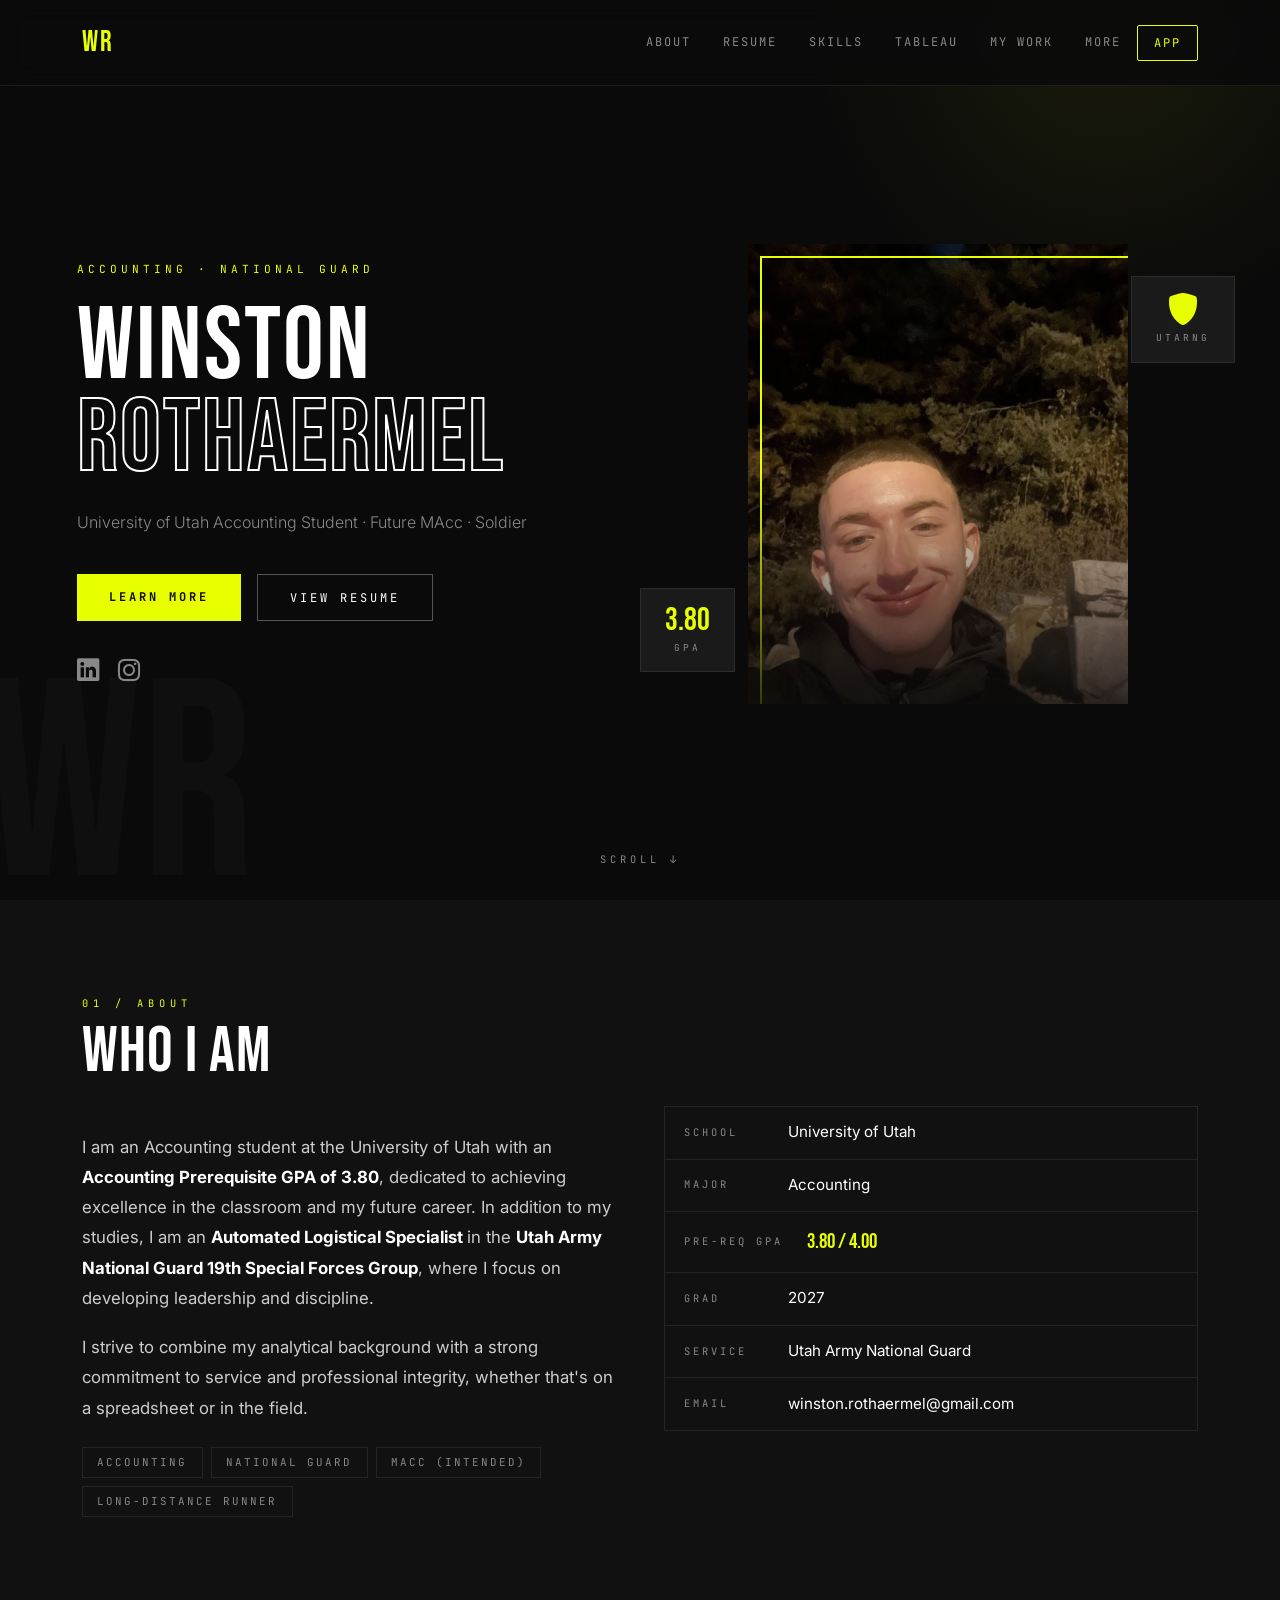
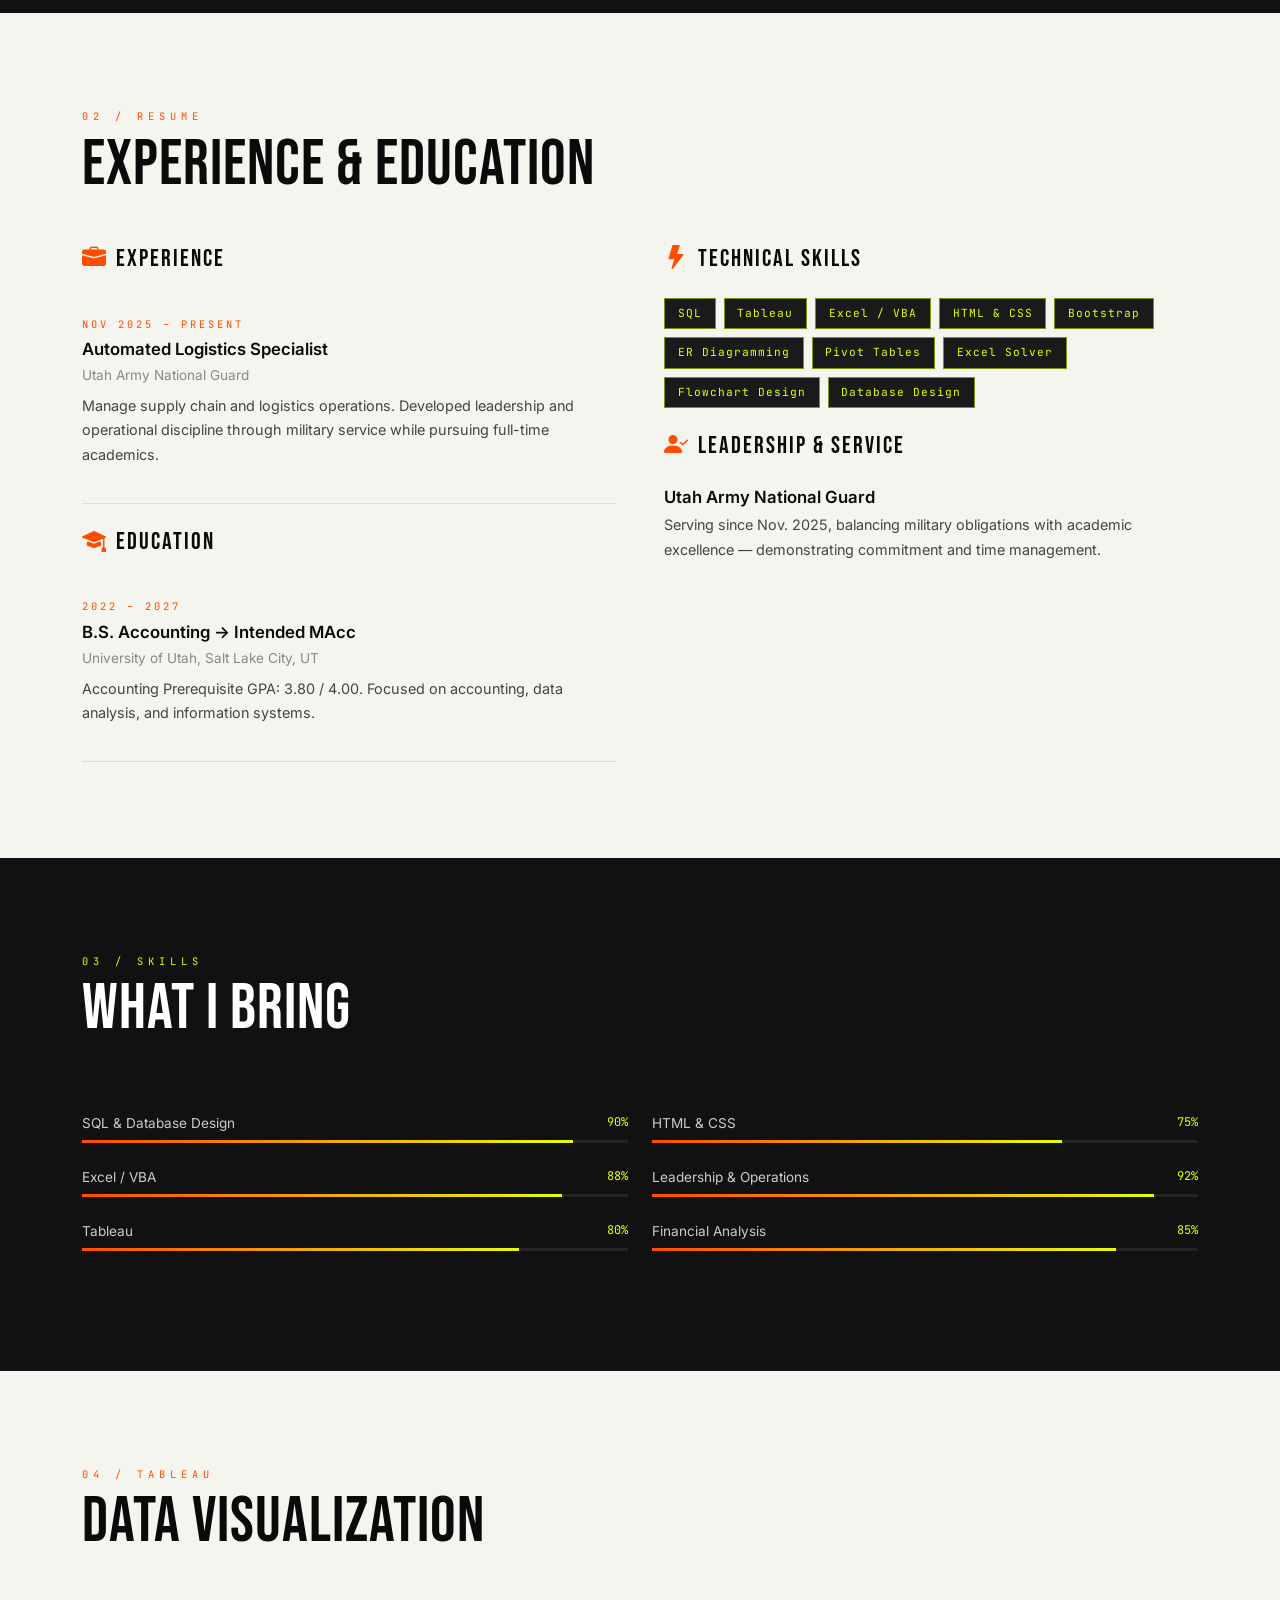
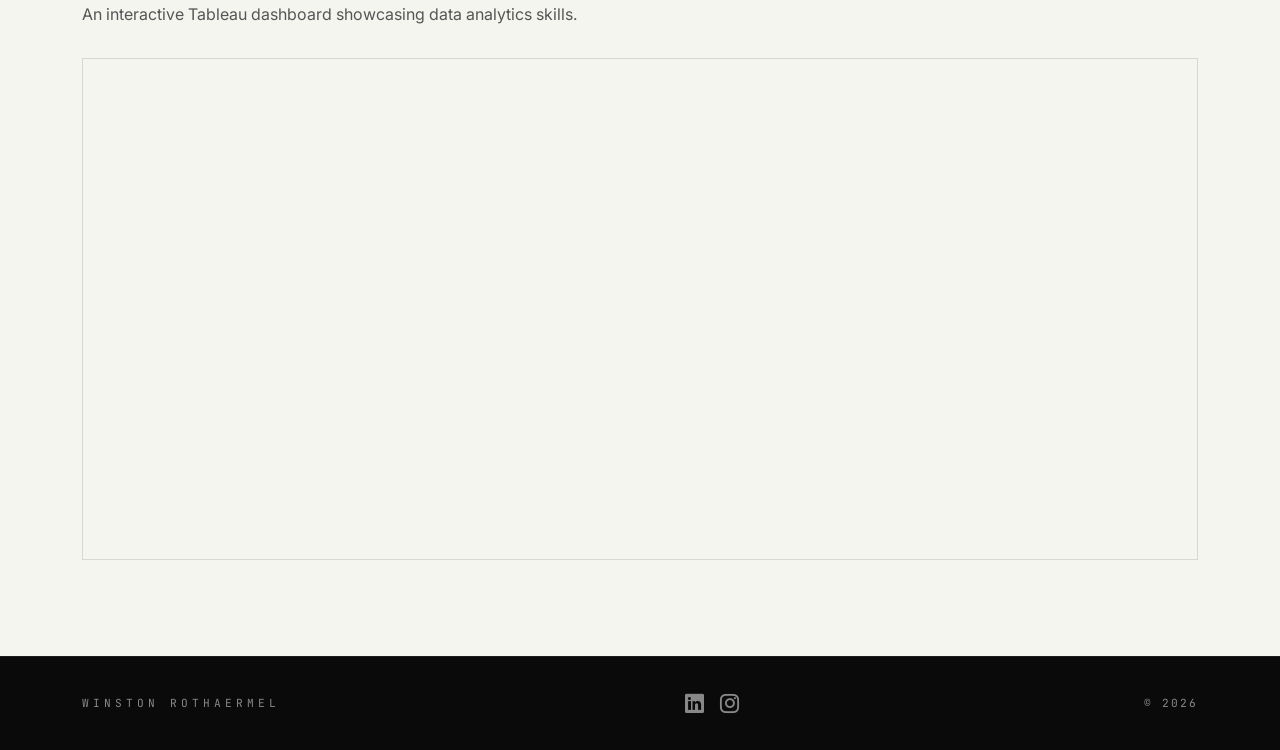
==== index.html @ 46ded9f8 "Update index.html" ====
<!DOCTYPE html>
<html lang="en">
<head>
  <meta charset="UTF-8" />
  <meta name="viewport" content="width=device-width, initial-scale=1.0"/>
  <title>Winston Rothaermel</title>
  <link href="https://cdn.jsdelivr.net/npm/bootstrap@5.3.2/dist/css/bootstrap.min.css" rel="stylesheet"/>
  <link href="https://fonts.googleapis.com/css2?family=Bebas+Neue&family=Inter:wght@300;400;500;600&family=JetBrains+Mono:wght@400;700&display=swap" rel="stylesheet"/>
  <link href="https://cdn.jsdelivr.net/npm/bootstrap-icons@1.11.3/font/bootstrap-icons.css" rel="stylesheet"/>
  <link rel="stylesheet" href="assets/css/style.css"/>
</head>
<body>

  <!-- NAVBAR -->
  <nav class="navbar navbar-expand-lg fixed-top" id="mainNav">
    <div class="container">
      <a class="navbar-brand mono" href="#hero">WR</a>
      <button class="navbar-toggler" type="button" data-bs-toggle="collapse" data-bs-target="#navbarNav">
        <span class="navbar-toggler-icon"></span>
      </button>
      <div class="collapse navbar-collapse" id="navbarNav">
        <ul class="navbar-nav ms-auto">
          <li class="nav-item"><a class="nav-link" href="#about">About</a></li>
          <li class="nav-item"><a class="nav-link" href="#resume">Resume</a></li>
          <li class="nav-item"><a class="nav-link" href="#skills">Skills</a></li>
          <li class="nav-item"><a class="nav-link" href="#tableau">Tableau</a></li>
          <li class="nav-item"><a class="nav-link" href="mywork.html">My Work</a></li>
          <li class="nav-item"><a class="nav-link" href="scratch.html">More</a></li>
          <li class="nav-item"><a class="nav-link accent-link" href="app.html">App</a></li>
        </ul>
      </div>
    </div>
  </nav>

  <!-- HERO -->
  <section id="hero">
    <div class="hero-grid">
      <div class="hero-text">
        <p class="hero-tag mono">ACCOUNTING · NATIONAL GUARD</p>
        <h1 class="hero-name">WINSTON<br><span class="outline-text">ROTHAERMEL</span></h1>
        <p class="hero-sub">University of Utah Accounting Student · Future MAcc · Soldier</p>
        <div class="hero-cta">
          <a href="#about" class="btn-primary-custom">LEARN MORE</a>
          <a href="#resume" class="btn-ghost-custom">VIEW RESUME</a>
        </div>
        <div class="hero-socials">
          <a href="https://www.linkedin.com/in/winstonrothaermel" target="_blank"><i class="bi bi-linkedin"></i></a>
          <a href="https://www.instagram.com/winstinho16/" target="_blank"><i class="bi bi-instagram"></i></a>
        </div>
      </div>
      <div class="hero-image-wrap">
        <div class="hero-img-frame">
          <img src="assets/img/profile.jpg" alt="Winston Rothaermel" class="hero-img"/>
        </div>
        <div class="hero-stat-card card-gpa">
          <span class="stat-num">3.80</span>
          <span class="stat-label">GPA</span>
        </div>
        <div class="hero-stat-card card-branch">
          <span class="stat-num"><i class="bi bi-shield-fill"></i></span>
          <span class="stat-label">UTARNG</span>
        </div>
      </div>
    </div>
    <div class="hero-scroll-hint mono">SCROLL ↓</div>
  </section>

  <!-- ABOUT -->
  <section id="about" class="section-dark">
    <div class="container">
      <div class="section-label mono">01 / ABOUT</div>
      <div class="row align-items-center g-5">
        <div class="col-lg-6">
          <h2 class="section-heading">Who I Am</h2>
          <p class="about-body">
            I am an Accounting student at the University of Utah with an <strong>Accounting Prerequisite GPA of 3.80</strong>, dedicated to achieving excellence in the classroom and my future career. In addition to my studies, I am an <strong> Automated Logistical Specialist </strong> in the <strong>Utah Army National Guard 19th Special Forces Group</strong>, where I focus on developing leadership and discipline.
          </p>
          <p class="about-body">
            I strive to combine my analytical background with a strong commitment to service and professional integrity, whether that's on a spreadsheet or in the field.
          </p>
          <div class="about-tags">
            <span class="tag">Accounting</span>
            <span class="tag">National Guard</span>
            <span class="tag">MAcc (Intended)</span>
            <span class="tag">Long-Distance Runner</span>
          </div>
        </div>
        <div class="col-lg-6">
          <div class="info-card">
            <div class="info-row"><span class="info-key mono">SCHOOL</span><span class="info-val">University of Utah</span></div>
            <div class="info-row"><span class="info-key mono">MAJOR</span><span class="info-val">Accounting </span></div>
            <div class="info-row"><span class="info-key mono">PRE-REQ GPA</span><span class="info-val accent">3.80 / 4.00</span></div>
            <div class="info-row"><span class="info-key mono">GRAD</span><span class="info-val">2027</span></div>
            <div class="info-row"><span class="info-key mono">SERVICE</span><span class="info-val">Utah Army National Guard</span></div>
            <div class="info-row"><span class="info-key mono">EMAIL</span><span class="info-val">winston.rothaermel@gmail.com</span></div>
          </div>
        </div>
      </div>
    </div>
  </section>

  <!-- RESUME -->
  <section id="resume" class="section-light">
    <div class="container">
      <div class="section-label mono">02 / RESUME</div>
      <h2 class="section-heading dark">Experience & Education</h2>
      <div class="row g-5">
        <div class="col-lg-6">
          <div class="resume-block">
            <h3 class="resume-category"><i class="bi bi-briefcase-fill"></i> Experience</h3>
            <div class="resume-item">
              <div class="resume-date mono">NOV 2025 – PRESENT</div>
              <div class="resume-title">Automated Logistics Specialist</div>
              <div class="resume-org">Utah Army National Guard</div>
              <p class="resume-desc">Manage supply chain and logistics operations. Developed leadership and operational discipline through military service while pursuing full-time academics.</p>
            </div>
          </div>
          <div class="resume-block mt-4">
            <h3 class="resume-category"><i class="bi bi-mortarboard-fill"></i> Education</h3>
            <div class="resume-item">
              <div class="resume-date mono">2022 – 2027 </div>
              <div class="resume-title">B.S. Accounting → Intended MAcc</div>
              <div class="resume-org">University of Utah, Salt Lake City, UT</div>
              <p class="resume-desc">Accounting Prerequisite GPA: 3.80 / 4.00. Focused on accounting, data analysis, and information systems.</p>
            </div>
          </div>
        </div>
        <div class="col-lg-6">
          <div class="resume-block">
            <h3 class="resume-category"><i class="bi bi-lightning-fill"></i> Technical Skills</h3>
            <div class="skills-grid">
              <div class="skill-pill">SQL</div>
              <div class="skill-pill">Tableau</div>
              <div class="skill-pill">Excel / VBA</div>
              <div class="skill-pill">HTML & CSS</div>
              <div class="skill-pill">Bootstrap</div>
              <div class="skill-pill">ER Diagramming</div>
              <div class="skill-pill">Pivot Tables</div>
              <div class="skill-pill">Excel Solver</div>
              <div class="skill-pill">Flowchart Design</div>
              <div class="skill-pill">Database Design</div>
            </div>
          </div>
          <div class="resume-block mt-4">
            <h3 class="resume-category"><i class="bi bi-person-check-fill"></i> Leadership & Service</h3 
            <div class="resume-item">
              <div class="resume-title">Utah Army National Guard</div>
              <p class="resume-desc">Serving since Nov. 2025, balancing military obligations with academic excellence — demonstrating commitment and time management.</p>
            </div>
          </div>
        </div>
      </div>
    </div>
  </section>

  <!-- SKILLS BAR SECTION -->
  <section id="skills" class="section-dark">
    <div class="container">
      <div class="section-label mono">03 / SKILLS</div>
      <h2 class="section-heading">What I Bring</h2>
      <div class="row g-4 mt-2">
        <div class="col-md-6">
          <div class="skill-bar-wrap">
            <div class="skill-bar-label"><span>SQL & Database Design</span><span class="mono">90%</span></div>
            <div class="skill-bar"><div class="skill-bar-fill" style="width:90%"></div></div>
          </div>
          <div class="skill-bar-wrap">
            <div class="skill-bar-label"><span>Excel / VBA</span><span class="mono">88%</span></div>
            <div class="skill-bar"><div class="skill-bar-fill" style="width:88%"></div></div>
          </div>
          <div class="skill-bar-wrap">
            <div class="skill-bar-label"><span>Tableau</span><span class="mono">80%</span></div>
            <div class="skill-bar"><div class="skill-bar-fill" style="width:80%"></div></div>
          </div>
        </div>
        <div class="col-md-6">
          <div class="skill-bar-wrap">
            <div class="skill-bar-label"><span>HTML & CSS</span><span class="mono">75%</span></div>
            <div class="skill-bar"><div class="skill-bar-fill" style="width:75%"></div></div>
          </div>
          <div class="skill-bar-wrap">
            <div class="skill-bar-label"><span>Leadership & Operations</span><span class="mono">92%</span></div>
            <div class="skill-bar"><div class="skill-bar-fill" style="width:92%"></div></div>
          </div>
          <div class="skill-bar-wrap">
            <div class="skill-bar-label"><span>Financial Analysis</span><span class="mono">85%</span></div>
            <div class="skill-bar"><div class="skill-bar-fill" style="width:85%"></div></div>
          </div>
        </div>
      </div>
    </div>
  </section>

  <!-- TABLEAU -->
  <section id="tableau" class="section-light">
    <div class="container">
      <div class="section-label mono">04 / TABLEAU</div>
      <h2 class="section-heading dark">Data Visualization</h2>
      <p class="tableau-sub">An interactive Tableau dashboard showcasing data analytics skills.</p>
      <div class="tableau-wrap">
        <div class='tableauPlaceholder' id='viz1' style='position: relative; width:100%; height:500px;'>
          <noscript>
            <a href='#'><img alt='Cash Flow Dashboard' src='https://public.tableau.com/static/images/Ca/CashFlowDashboardSummary/CashFlowDashboardSummary/1_rss.png' style='border: none'/></a>
          </noscript>
          <object class='tableauViz' style='display:none;'>
            <param name='host_url' value='https%3A%2F%2Fpublic.tableau.com%2F'/>
            <param name='embed_code_version' value='3'/>
            <param name='site_root' value=''/>
            <param name='name' value='CashFlowDashboardSummary/CashFlowDashboardSummary'/>
            <param name='tabs' value='no'/>
            <param name='toolbar' value='yes'/>
            <param name='animate_transition' value='yes'/>
            <param name='display_static_image' value='yes'/>
            <param name='display_spinner' value='yes'/>
            <param name='display_overlay' value='yes'/>
            <param name='display_count' value='yes'/>
            <param name='language' value='en-US'/>
          </object>
        </div>
        <script type='text/javascript'>
          var divElement = document.getElementById('viz1');
          var vizElement = divElement.getElementsByTagName('object')[0];
          vizElement.style.width='100%'; vizElement.style.height='500px';
          var scriptElement = document.createElement('script');
          scriptElement.src = 'https://public.tableau.com/javascripts/api/viz_v1.js';
          vizElement.parentNode.insertBefore(scriptElement, vizElement);
        </script>
      </div>
    </div>
  </section>

  <!-- FOOTER -->
  <footer class="site-footer">
    <div class="container">
      <div class="footer-inner">
        <span class="mono footer-name">WINSTON ROTHAERMEL</span>
        <div class="footer-links">
          <a href="https://www.linkedin.com/in/winstonrothaermel" target="_blank"><i class="bi bi-linkedin"></i></a>
          <a href="https://www.instagram.com/winstinho16/" target="_blank"><i class="bi bi-instagram"></i></a>
        </div>
        <span class="mono footer-copy">© 2026</span>
      </div>
    </div>
  </footer>

  <script src="https://cdn.jsdelivr.net/npm/bootstrap@5.3.2/dist/js/bootstrap.bundle.min.js"></script>
  <script src="assets/js/main.js"></script>
</body>
</html>
---- assets/css/style.css ----
/* ============================================
   WINSTON ROTHAERMEL — BOLD MODERN THEME
   ============================================ */

:root {
  --black: #0a0a0a;
  --dark: #111111;
  --dark2: #1a1a1a;
  --light: #f5f5f0;
  --white: #ffffff;
  --accent: #e8ff00;        /* Electric yellow-green */
  --accent2: #ff4d00;       /* Burnt orange */
  --gray: #888888;
  --border: rgba(255,255,255,0.08);
  --font-display: 'Bebas Neue', sans-serif;
  --font-body: 'Inter', sans-serif;
  --font-mono: 'JetBrains Mono', monospace;
}

*, *::before, *::after { box-sizing: border-box; margin: 0; padding: 0; }

html { scroll-behavior: smooth; }

body {
  font-family: var(--font-body);
  background: var(--black);
  color: var(--white);
  overflow-x: hidden;
}

/* ---- UTILITY ---- */
.mono { font-family: var(--font-mono); }
.accent { color: var(--accent); }

/* ---- NAVBAR ---- */
#mainNav {
  background: rgba(10,10,10,0.9);
  backdrop-filter: blur(12px);
  border-bottom: 1px solid var(--border);
  padding: 1rem 0;
  transition: all 0.3s ease;
}
#mainNav .navbar-brand {
  font-family: var(--font-display);
  font-size: 1.8rem;
  color: var(--accent);
  letter-spacing: 2px;
}
#mainNav .nav-link {
  color: var(--gray) !important;
  font-family: var(--font-mono);
  font-size: 0.75rem;
  letter-spacing: 2px;
  text-transform: uppercase;
  padding: 0.5rem 1rem !important;
  transition: color 0.2s;
}
#mainNav .nav-link:hover { color: var(--white) !important; }
#mainNav .accent-link {
  color: var(--accent) !important;
  border: 1px solid var(--accent);
  border-radius: 2px;
}
#mainNav .accent-link:hover {
  background: var(--accent);
  color: var(--black) !important;
}

/* ---- HERO ---- */
#hero {
  min-height: 100vh;
  display: flex;
  flex-direction: column;
  justify-content: center;
  padding: 7rem 6vw 4rem;
  background: var(--black);
  position: relative;
  overflow: hidden;
}
#hero::before {
  content: '';
  position: absolute;
  top: -30%;
  right: -10%;
  width: 600px;
  height: 600px;
  background: radial-gradient(circle, rgba(232,255,0,0.07) 0%, transparent 70%);
  pointer-events: none;
}
#hero::after {
  content: 'WR';
  position: absolute;
  bottom: -2rem;
  left: -1rem;
  font-family: var(--font-display);
  font-size: 22vw;
  color: rgba(255,255,255,0.02);
  pointer-events: none;
  line-height: 1;
}
.hero-grid {
  display: grid;
  grid-template-columns: 1fr 1fr;
  gap: 4rem;
  align-items: center;
  max-width: 1200px;
  margin: 0 auto;
  width: 100%;
}
.hero-tag {
  font-size: 0.7rem;
  letter-spacing: 4px;
  color: var(--accent);
  margin-bottom: 1.5rem;
}
.hero-name {
  font-family: var(--font-display);
  font-size: clamp(4rem, 8vw, 8rem);
  line-height: 0.9;
  letter-spacing: 2px;
  margin-bottom: 1.5rem;
}
.outline-text {
  -webkit-text-stroke: 2px var(--white);
  color: transparent;
}
.hero-sub {
  font-family: var(--font-body);
  font-size: 1rem;
  color: var(--gray);
  margin-bottom: 2.5rem;
  font-weight: 300;
}
.hero-cta { display: flex; gap: 1rem; flex-wrap: wrap; margin-bottom: 2rem; }
.btn-primary-custom {
  font-family: var(--font-mono);
  font-size: 0.75rem;
  letter-spacing: 3px;
  padding: 0.85rem 2rem;
  background: var(--accent);
  color: var(--black);
  text-decoration: none;
  font-weight: 700;
  transition: all 0.2s;
}
.btn-primary-custom:hover { background: #d4e800; transform: translateY(-2px); }
.btn-ghost-custom {
  font-family: var(--font-mono);
  font-size: 0.75rem;
  letter-spacing: 3px;
  padding: 0.85rem 2rem;
  border: 1px solid rgba(255,255,255,0.3);
  color: var(--white);
  text-decoration: none;
  transition: all 0.2s;
}
.btn-ghost-custom:hover { border-color: var(--white); background: rgba(255,255,255,0.05); }
.hero-socials { display: flex; gap: 1.2rem; }
.hero-socials a {
  font-size: 1.4rem;
  color: var(--gray);
  text-decoration: none;
  transition: color 0.2s;
}
.hero-socials a:hover { color: var(--accent); }

.hero-image-wrap {
  position: relative;
  display: flex;
  justify-content: center;
}
.hero-img-frame {
  width: 380px;
  height: 460px;
  position: relative;
  overflow: hidden;
}
.hero-img-frame::before {
  content: '';
  position: absolute;
  inset: 0;
  background: linear-gradient(180deg, transparent 50%, rgba(10,10,10,0.8) 100%);
  z-index: 1;
}
.hero-img-frame::after {
  content: '';
  position: absolute;
  top: 12px;
  left: 12px;
  right: -12px;
  bottom: -12px;
  border: 2px solid var(--accent);
  z-index: 0;
}
.hero-img {
  width: 100%;
  height: 100%;
  object-fit: cover;
  object-position: top;
  display: block;
  position: relative;
  z-index: 0;
  filter: grayscale(20%);
}
.hero-stat-card {
  position: absolute;
  display: flex;
  flex-direction: column;
  align-items: center;
  background: var(--dark2);
  border: 1px solid var(--border);
  padding: 1rem 1.5rem;
  gap: 0.2rem;
}
.card-gpa { bottom: 2rem; left: -2rem; }
.card-branch { top: 2rem; right: -2rem; }
.stat-num {
  font-family: var(--font-display);
  font-size: 2rem;
  color: var(--accent);
  line-height: 1;
}
.stat-label {
  font-family: var(--font-mono);
  font-size: 0.6rem;
  letter-spacing: 3px;
  color: var(--gray);
}

.hero-scroll-hint {
  position: absolute;
  bottom: 2rem;
  left: 50%;
  transform: translateX(-50%);
  font-size: 0.65rem;
  letter-spacing: 4px;
  color: var(--gray);
  animation: fadeUpDown 2s ease-in-out infinite;
}

@keyframes fadeUpDown {
  0%, 100% { transform: translateX(-50%) translateY(0); opacity: 0.5; }
  50% { transform: translateX(-50%) translateY(-6px); opacity: 1; }
}

/* ---- SECTIONS ---- */
.section-dark { background: var(--dark); padding: 6rem 0; }
.section-light { background: var(--light); padding: 6rem 0; }
.section-light .section-heading { color: var(--black); }
.section-light .resume-category { color: var(--black); }
.section-light .resume-title { color: var(--black); }
.section-light .resume-desc { color: #444; }
.section-light .skill-bar-label span:first-child { color: var(--black); }
.section-light .tableau-sub { color: #555; }

.section-label {
  font-size: 0.65rem;
  letter-spacing: 5px;
  color: var(--accent);
  margin-bottom: 0.5rem;
}
.section-light .section-label {
  color: var(--accent2);
}
.section-heading {
  font-family: var(--font-display);
  font-size: clamp(2.5rem, 5vw, 4.5rem);
  line-height: 1;
  margin-bottom: 3rem;
  letter-spacing: 1px;
}

/* ---- ABOUT ---- */
.about-body {
  color: #ccc;
  line-height: 1.8;
  margin-bottom: 1.2rem;
  font-size: 1.05rem;
}
.about-body strong { color: var(--white); }
.about-tags { display: flex; flex-wrap: wrap; gap: 0.5rem; margin-top: 1.5rem; }
.tag {
  font-family: var(--font-mono);
  font-size: 0.68rem;
  letter-spacing: 2px;
  padding: 0.4rem 0.9rem;
  border: 1px solid var(--border);
  color: var(--gray);
  text-transform: uppercase;
}

.info-card {
  border: 1px solid var(--border);
  overflow: hidden;
}
.info-row {
  display: flex;
  padding: 0.9rem 1.2rem;
  border-bottom: 1px solid var(--border);
  gap: 1.5rem;
  align-items: center;
}
.info-row:last-child { border-bottom: none; }
.info-key {
  font-size: 0.65rem;
  letter-spacing: 3px;
  color: var(--gray);
  min-width: 80px;
}
.info-val { font-size: 0.95rem; color: var(--white); }
.info-val.accent { color: var(--accent); font-family: var(--font-display); font-size: 1.3rem; }

/* ---- RESUME ---- */
.resume-block { }
.resume-category {
  font-family: var(--font-display);
  font-size: 1.5rem;
  letter-spacing: 2px;
  color: var(--white);
  margin-bottom: 1.5rem;
  display: flex;
  align-items: center;
  gap: 0.5rem;
}
.resume-category i { color: var(--accent); }
.resume-item {
  padding: 1.2rem 0;
  border-bottom: 1px solid rgba(0,0,0,0.1);
}
.section-dark .resume-item { border-bottom-color: var(--border); }
.resume-date {
  font-size: 0.65rem;
  letter-spacing: 3px;
  color: var(--accent2);
  margin-bottom: 0.3rem;
}
.resume-title { font-size: 1.05rem; font-weight: 600; margin-bottom: 0.2rem; }
.resume-org { font-size: 0.85rem; color: var(--gray); margin-bottom: 0.5rem; }
.resume-desc { font-size: 0.9rem; color: var(--gray); line-height: 1.7; }
.section-light .resume-date { color: var(--accent2); }

.skills-grid { display: flex; flex-wrap: wrap; gap: 0.5rem; }
.skill-pill {
  font-family: var(--font-mono);
  font-size: 0.7rem;
  letter-spacing: 1px;
  padding: 0.4rem 0.8rem;
  background: var(--dark2);
  border: 1px solid rgba(232,255,0,0.4);
  color: var(--accent);
}
/* Override skill pills in light sections */
.section-light .skill-pill {
  background: #1a1a1a;
  border: 1px solid rgba(232,255,0,0.5);
  color: var(--accent);
}
/* Fix category icons in light sections */
.section-light .resume-category i {
  color: var(--accent2);
}

/* ---- SKILL BARS ---- */
.skill-bar-wrap { margin-bottom: 1.5rem; }
.skill-bar-label {
  display: flex;
  justify-content: space-between;
  font-size: 0.85rem;
  color: #ccc;
  margin-bottom: 0.4rem;
}
.skill-bar-label .mono { color: var(--accent); font-size: 0.75rem; }
.skill-bar {
  height: 3px;
  background: rgba(255,255,255,0.08);
  overflow: hidden;
}
.skill-bar-fill {
  height: 100%;
  background: linear-gradient(90deg, var(--accent2), var(--accent));
  transition: width 1.5s ease;
  width: 0%;
}

/* ---- TABLEAU ---- */
.tableau-wrap {
  border: 1px solid rgba(0,0,0,0.12);
  overflow: hidden;
}
.section-dark .tableau-wrap { border-color: var(--border); }
.tableau-sub { margin-bottom: 2rem; }

/* ---- FOOTER ---- */
.site-footer {
  background: var(--black);
  border-top: 1px solid var(--border);
  padding: 2rem 0;
}
.footer-inner {
  display: flex;
  justify-content: space-between;
  align-items: center;
}
.footer-name { font-size: 0.7rem; letter-spacing: 4px; color: var(--gray); }
.footer-copy { font-size: 0.7rem; letter-spacing: 2px; color: var(--gray); }
.footer-links { display: flex; gap: 1rem; }
.footer-links a { font-size: 1.2rem; color: var(--gray); text-decoration: none; transition: color 0.2s; }
.footer-links a:hover { color: var(--accent); }

/* ---- RESPONSIVE ---- */
@media (max-width: 992px) {
  .hero-grid { grid-template-columns: 1fr; gap: 3rem; }
  .hero-image-wrap { display: none; }
  #hero { padding: 7rem 2rem 4rem; }
}
@media (max-width: 768px) {
  .footer-inner { flex-direction: column; gap: 1rem; text-align: center; }
}
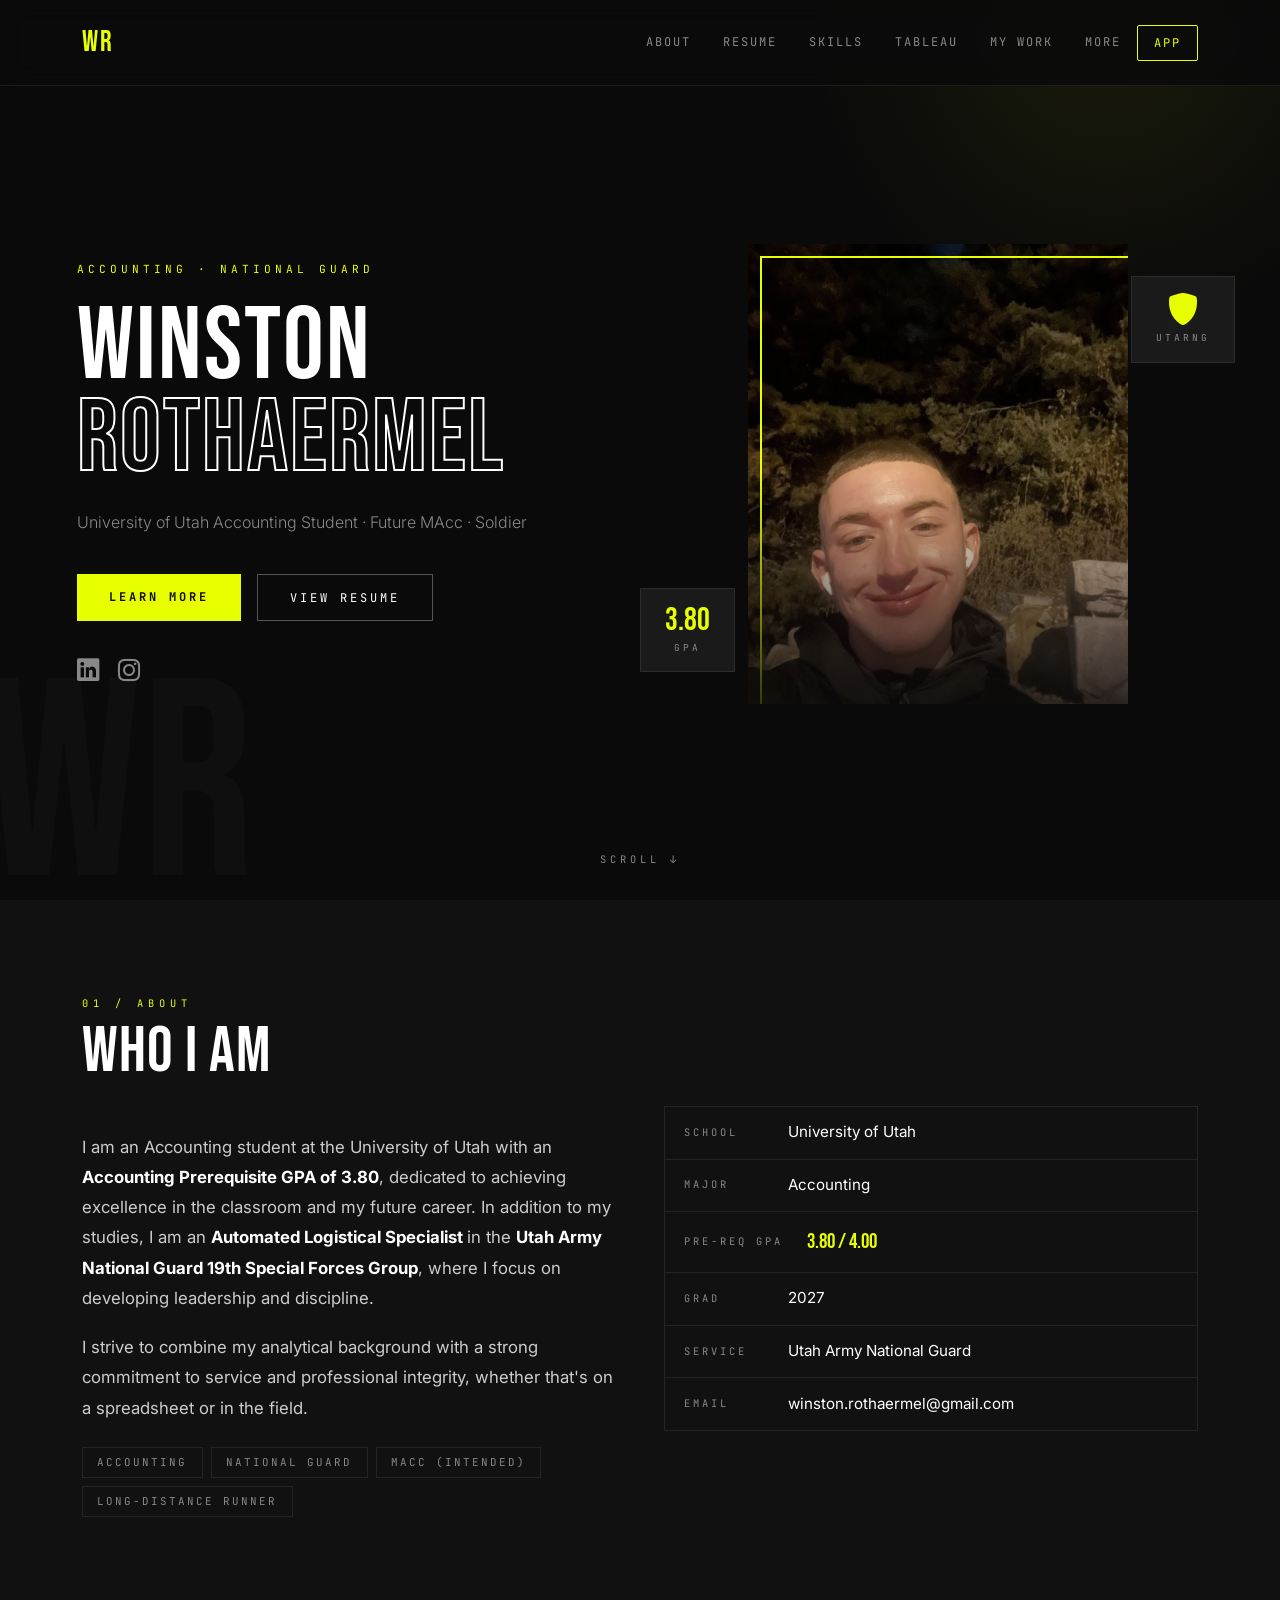
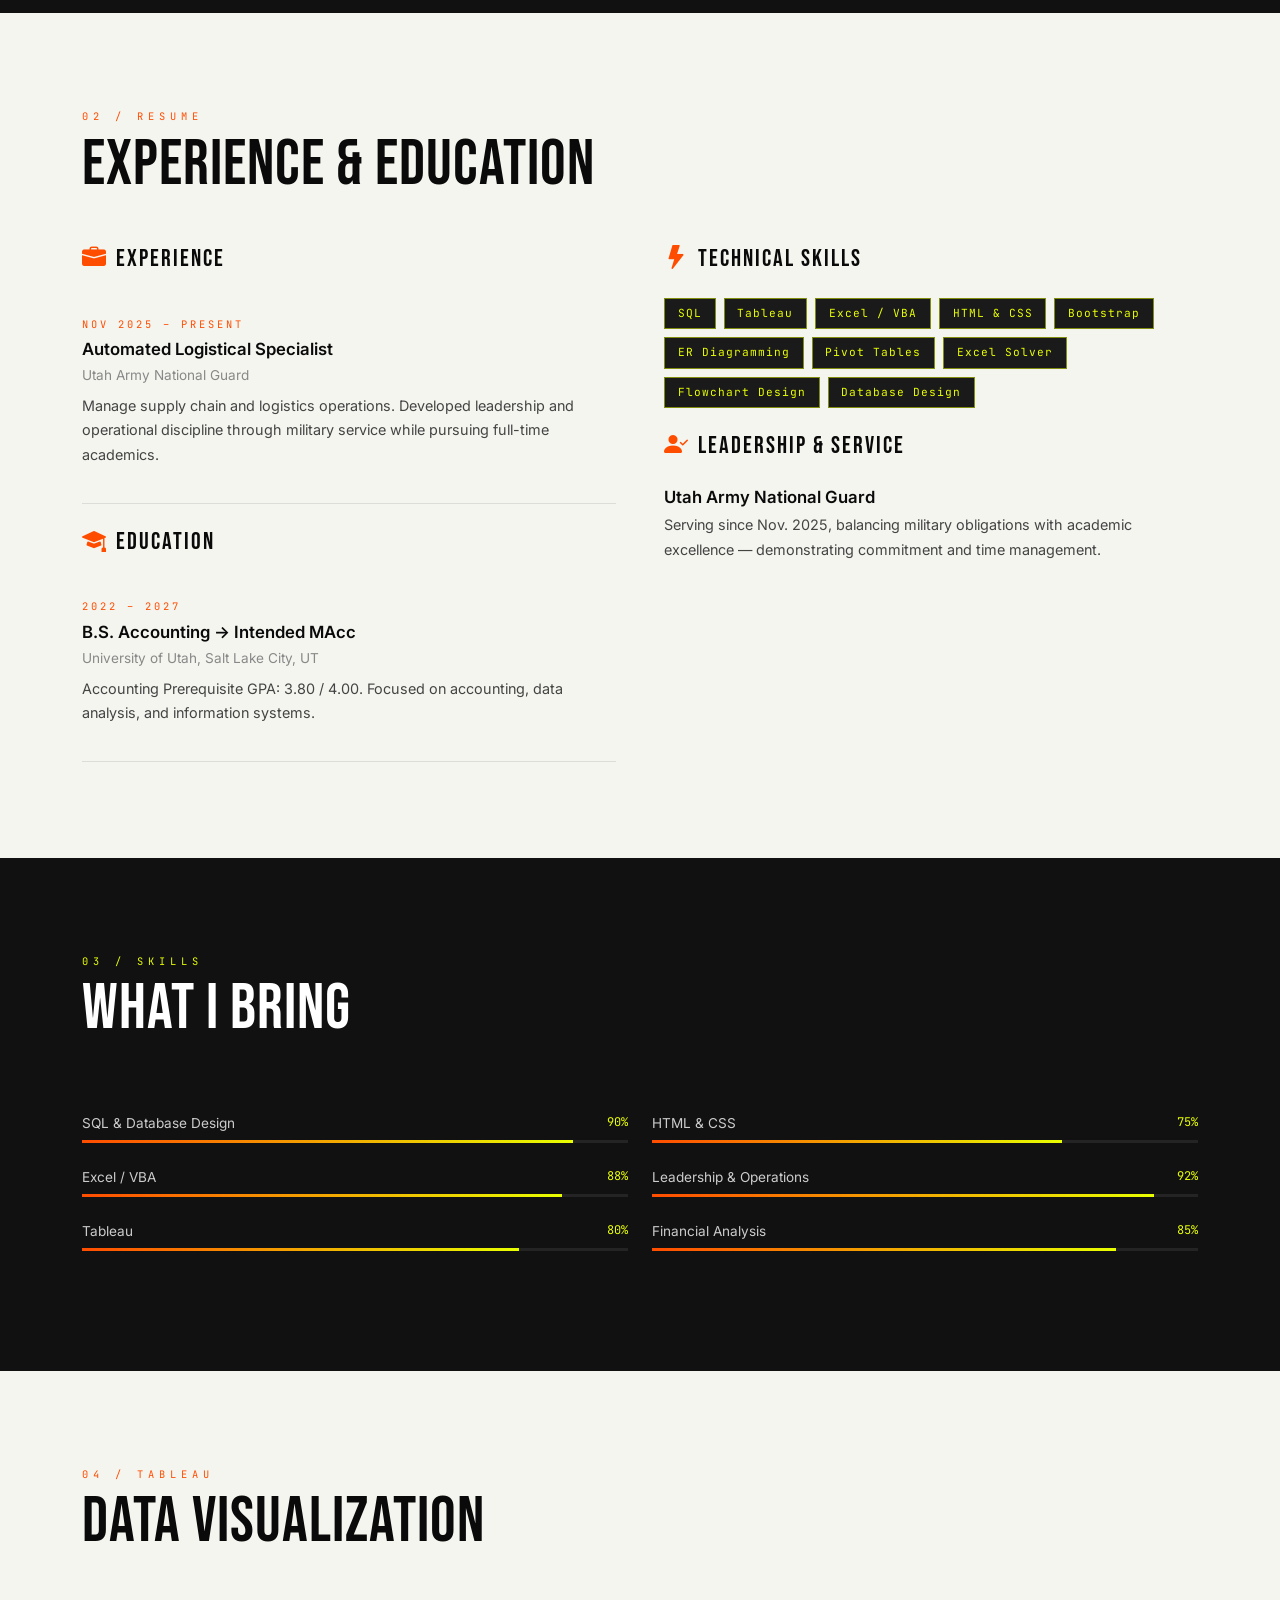
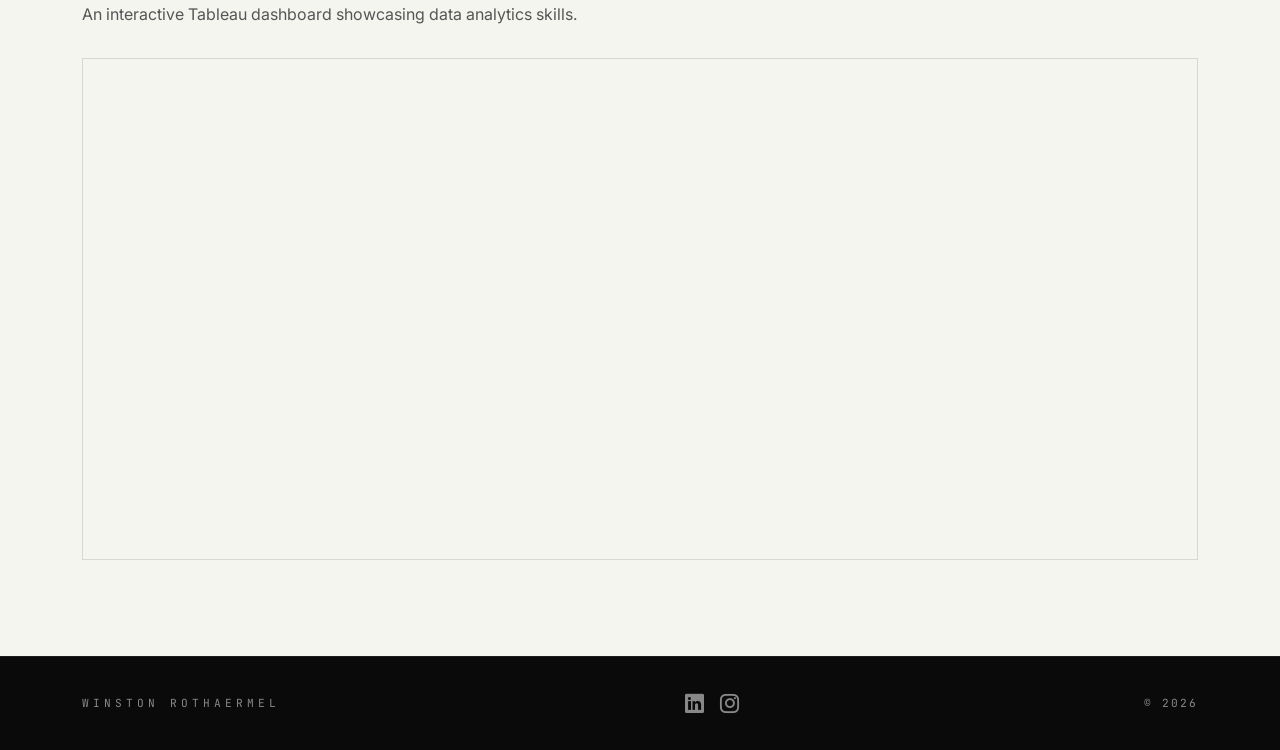
==== commit 683d72b4: "Update index.html" ====
--- a/index.html
+++ b/index.html
@@ -110,7 +110,7 @@
             <h3 class="resume-category"><i class="bi bi-briefcase-fill"></i> Experience</h3>
             <div class="resume-item">
               <div class="resume-date mono">NOV 2025 – PRESENT</div>
-              <div class="resume-title">Automated Logistics Specialist</div>
+              <div class="resume-title">Automated Logistical Specialist</div>
               <div class="resume-org">Utah Army National Guard</div>
               <p class="resume-desc">Manage supply chain and logistics operations. Developed leadership and operational discipline through military service while pursuing full-time academics.</p>
             </div>
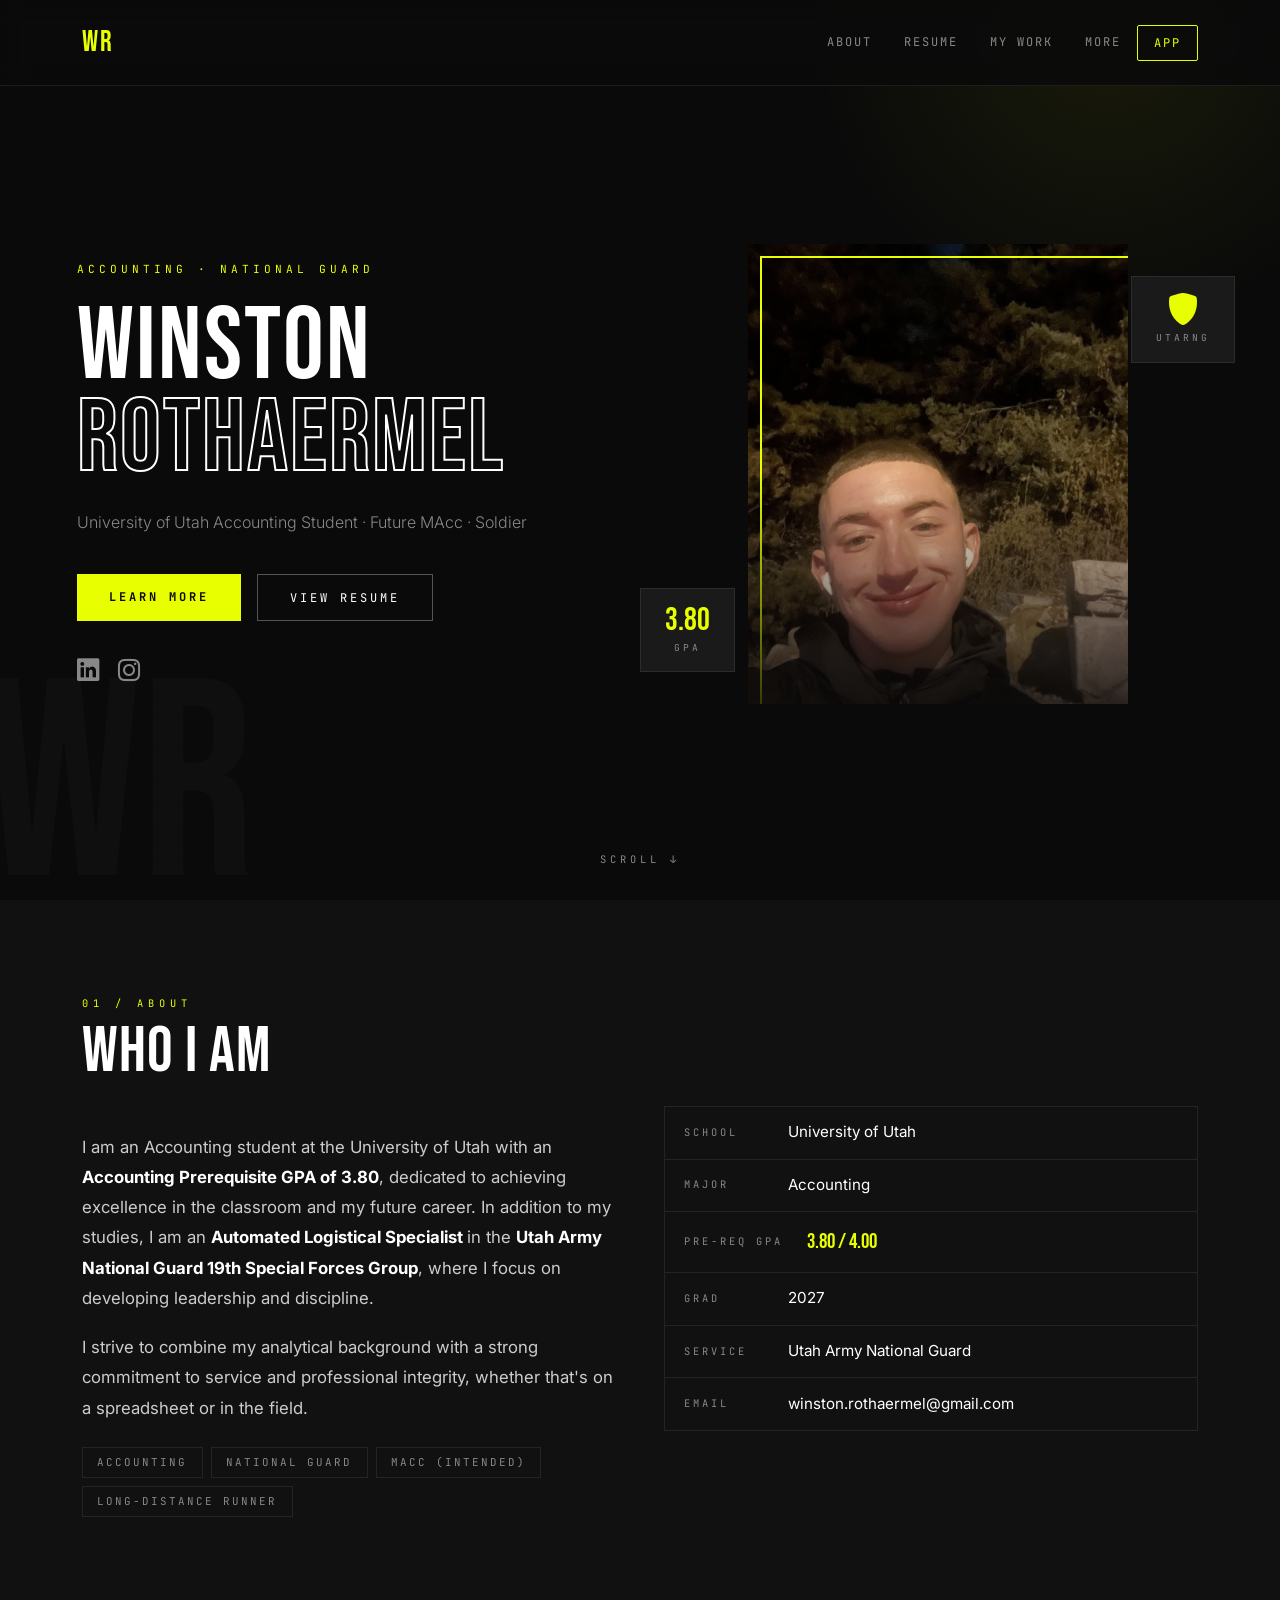
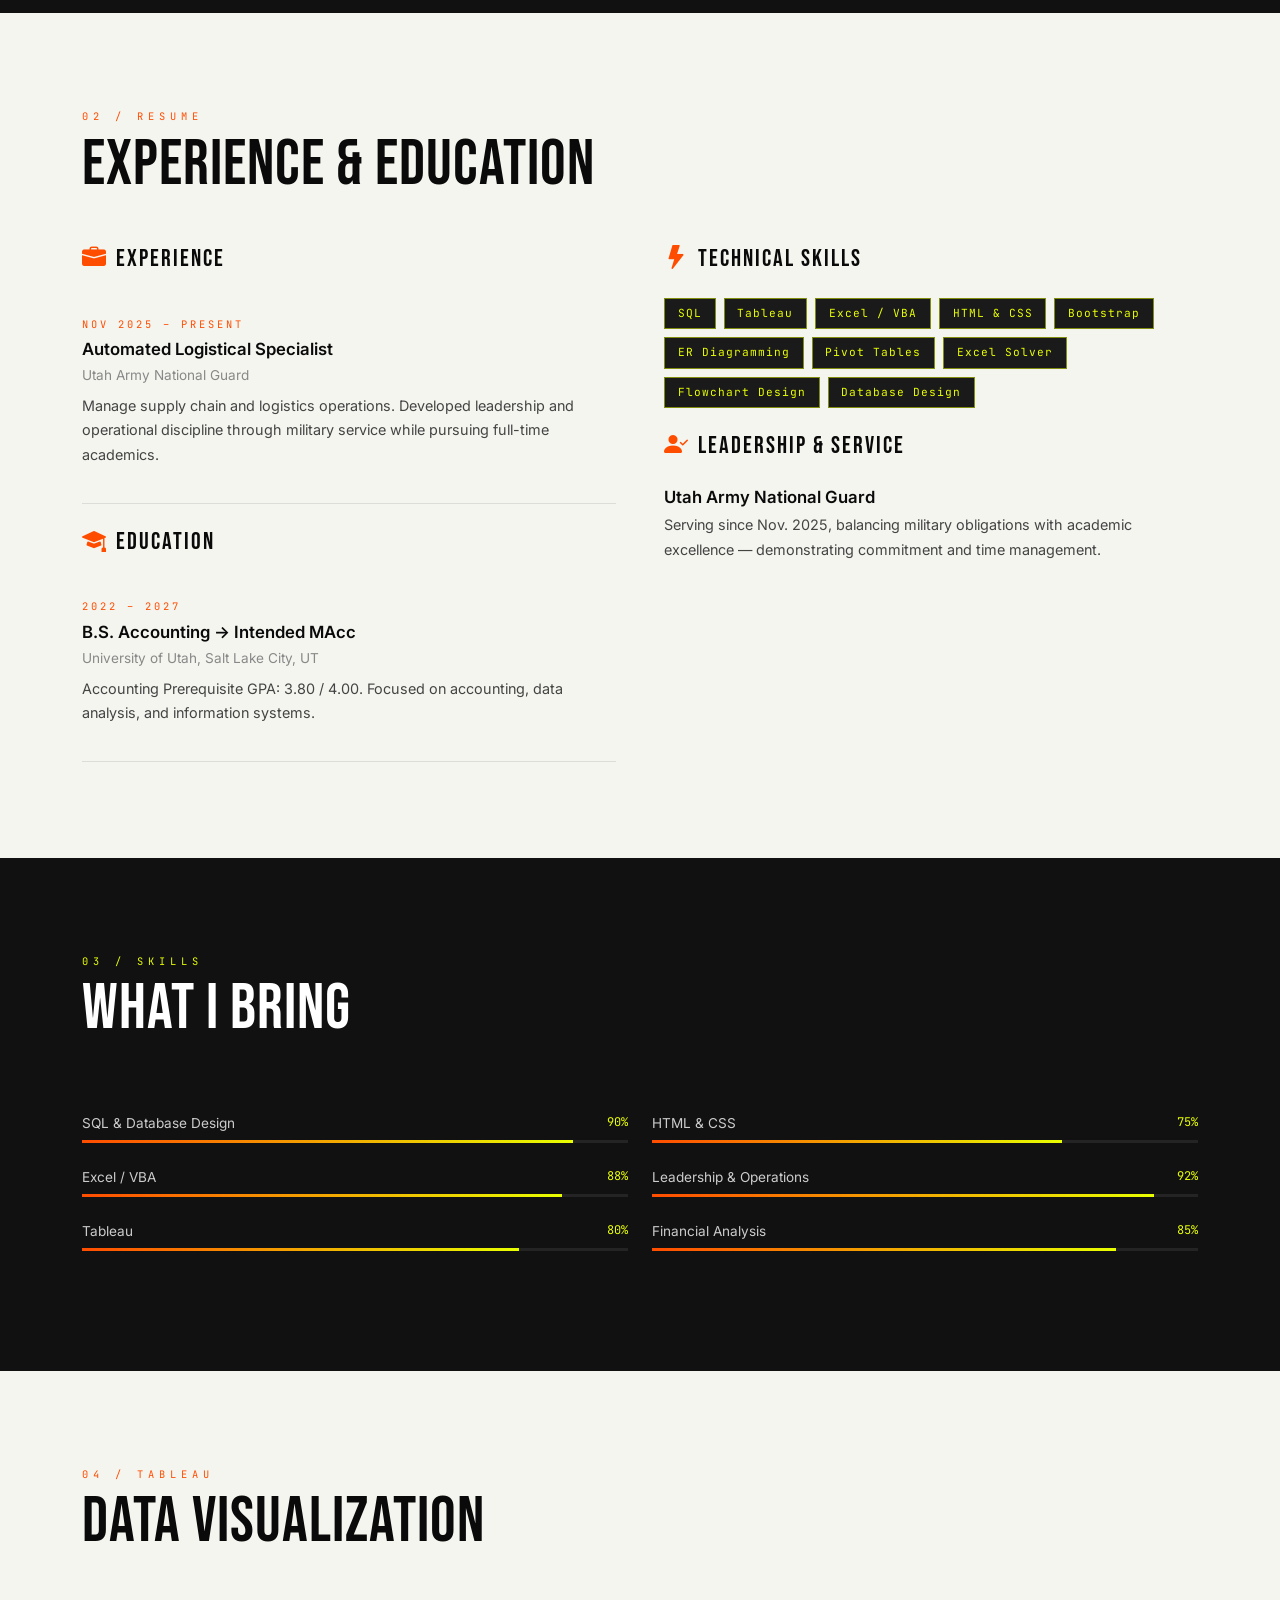
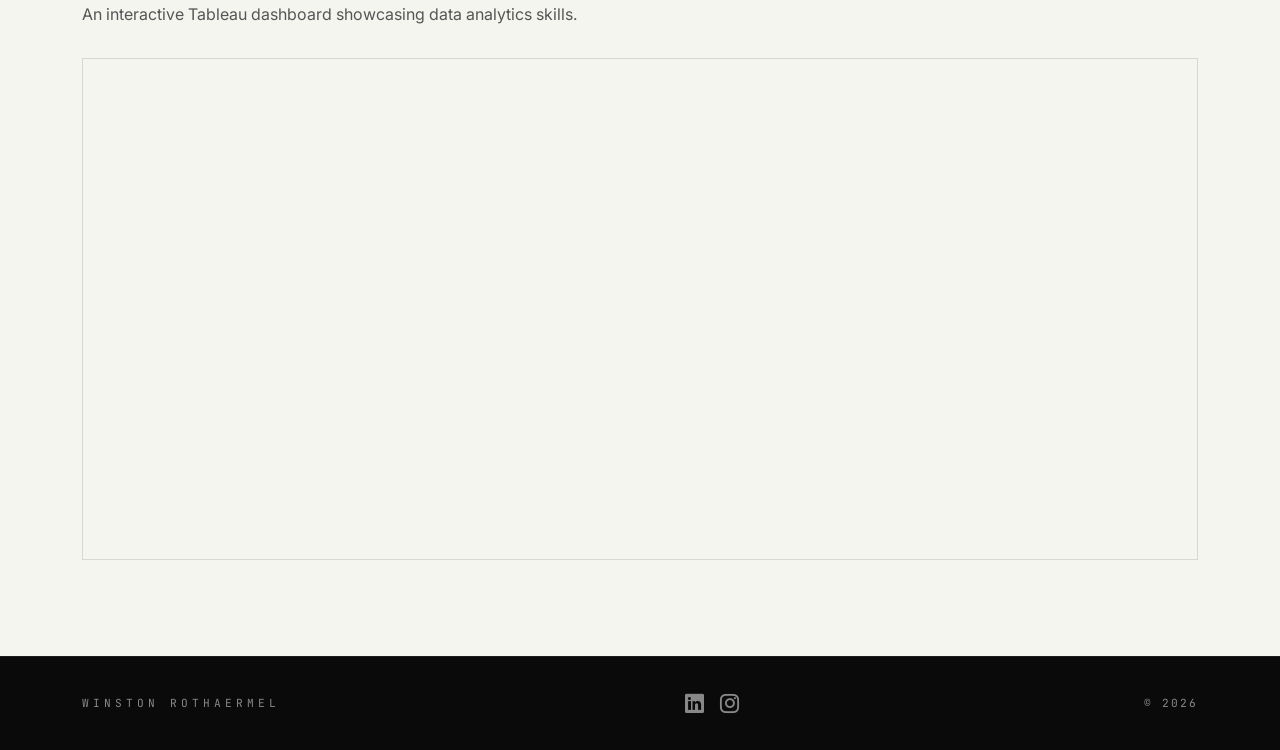
==== commit 55e18014: "Update index.html" ====
--- a/index.html
+++ b/index.html
@@ -22,8 +22,6 @@
         <ul class="navbar-nav ms-auto">
           <li class="nav-item"><a class="nav-link" href="#about">About</a></li>
           <li class="nav-item"><a class="nav-link" href="#resume">Resume</a></li>
-          <li class="nav-item"><a class="nav-link" href="#skills">Skills</a></li>
-          <li class="nav-item"><a class="nav-link" href="#tableau">Tableau</a></li>
           <li class="nav-item"><a class="nav-link" href="mywork.html">My Work</a></li>
           <li class="nav-item"><a class="nav-link" href="scratch.html">More</a></li>
           <li class="nav-item"><a class="nav-link accent-link" href="app.html">App</a></li>
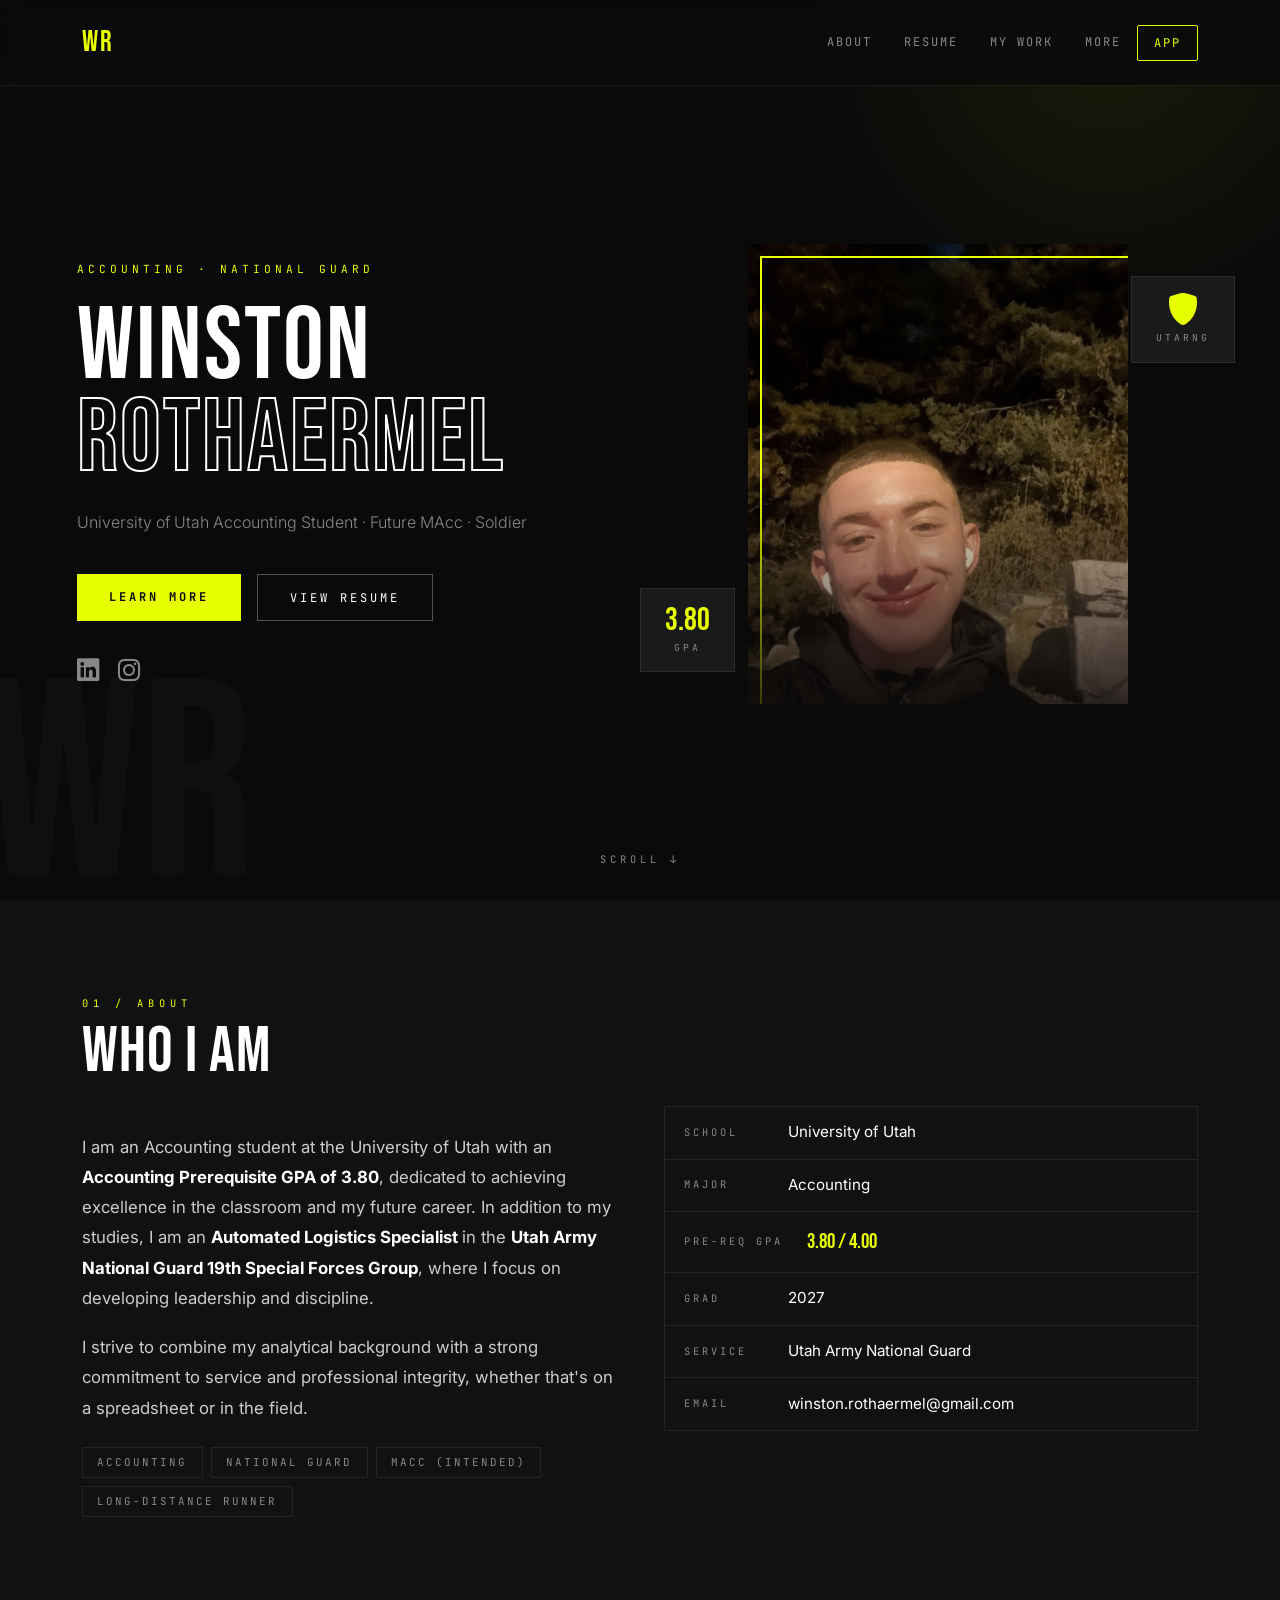
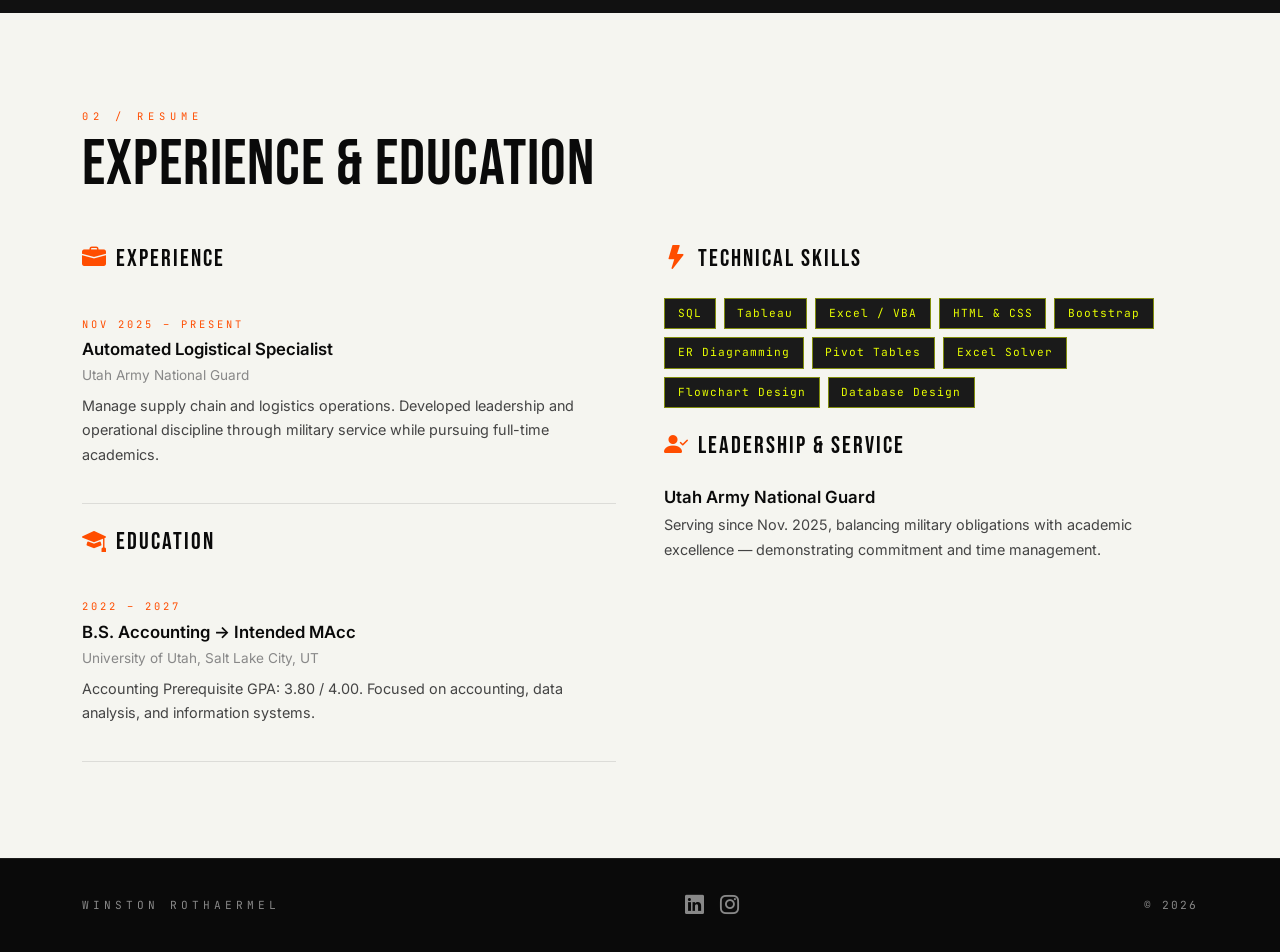
==== commit 61c75b94: "Update index.html" ====
--- a/index.html
+++ b/index.html
@@ -71,7 +71,7 @@
         <div class="col-lg-6">
           <h2 class="section-heading">Who I Am</h2>
           <p class="about-body">
-            I am an Accounting student at the University of Utah with an <strong>Accounting Prerequisite GPA of 3.80</strong>, dedicated to achieving excellence in the classroom and my future career. In addition to my studies, I am an <strong> Automated Logistical Specialist </strong> in the <strong>Utah Army National Guard 19th Special Forces Group</strong>, where I focus on developing leadership and discipline.
+            I am an Accounting student at the University of Utah with an <strong>Accounting Prerequisite GPA of 3.80</strong>, dedicated to achieving excellence in the classroom and my future career. In addition to my studies, I am an <strong> Automated Logistics Specialist </strong> in the <strong>Utah Army National Guard 19th Special Forces Group</strong>, where I focus on developing leadership and discipline.
           </p>
           <p class="about-body">
             I strive to combine my analytical background with a strong commitment to service and professional integrity, whether that's on a spreadsheet or in the field.
@@ -151,82 +151,6 @@
     </div>
   </section>
 
-  <!-- SKILLS BAR SECTION -->
-  <section id="skills" class="section-dark">
-    <div class="container">
-      <div class="section-label mono">03 / SKILLS</div>
-      <h2 class="section-heading">What I Bring</h2>
-      <div class="row g-4 mt-2">
-        <div class="col-md-6">
-          <div class="skill-bar-wrap">
-            <div class="skill-bar-label"><span>SQL & Database Design</span><span class="mono">90%</span></div>
-            <div class="skill-bar"><div class="skill-bar-fill" style="width:90%"></div></div>
-          </div>
-          <div class="skill-bar-wrap">
-            <div class="skill-bar-label"><span>Excel / VBA</span><span class="mono">88%</span></div>
-            <div class="skill-bar"><div class="skill-bar-fill" style="width:88%"></div></div>
-          </div>
-          <div class="skill-bar-wrap">
-            <div class="skill-bar-label"><span>Tableau</span><span class="mono">80%</span></div>
-            <div class="skill-bar"><div class="skill-bar-fill" style="width:80%"></div></div>
-          </div>
-        </div>
-        <div class="col-md-6">
-          <div class="skill-bar-wrap">
-            <div class="skill-bar-label"><span>HTML & CSS</span><span class="mono">75%</span></div>
-            <div class="skill-bar"><div class="skill-bar-fill" style="width:75%"></div></div>
-          </div>
-          <div class="skill-bar-wrap">
-            <div class="skill-bar-label"><span>Leadership & Operations</span><span class="mono">92%</span></div>
-            <div class="skill-bar"><div class="skill-bar-fill" style="width:92%"></div></div>
-          </div>
-          <div class="skill-bar-wrap">
-            <div class="skill-bar-label"><span>Financial Analysis</span><span class="mono">85%</span></div>
-            <div class="skill-bar"><div class="skill-bar-fill" style="width:85%"></div></div>
-          </div>
-        </div>
-      </div>
-    </div>
-  </section>
-
-  <!-- TABLEAU -->
-  <section id="tableau" class="section-light">
-    <div class="container">
-      <div class="section-label mono">04 / TABLEAU</div>
-      <h2 class="section-heading dark">Data Visualization</h2>
-      <p class="tableau-sub">An interactive Tableau dashboard showcasing data analytics skills.</p>
-      <div class="tableau-wrap">
-        <div class='tableauPlaceholder' id='viz1' style='position: relative; width:100%; height:500px;'>
-          <noscript>
-            <a href='#'><img alt='Cash Flow Dashboard' src='https://public.tableau.com/static/images/Ca/CashFlowDashboardSummary/CashFlowDashboardSummary/1_rss.png' style='border: none'/></a>
-          </noscript>
-          <object class='tableauViz' style='display:none;'>
-            <param name='host_url' value='https%3A%2F%2Fpublic.tableau.com%2F'/>
-            <param name='embed_code_version' value='3'/>
-            <param name='site_root' value=''/>
-            <param name='name' value='CashFlowDashboardSummary/CashFlowDashboardSummary'/>
-            <param name='tabs' value='no'/>
-            <param name='toolbar' value='yes'/>
-            <param name='animate_transition' value='yes'/>
-            <param name='display_static_image' value='yes'/>
-            <param name='display_spinner' value='yes'/>
-            <param name='display_overlay' value='yes'/>
-            <param name='display_count' value='yes'/>
-            <param name='language' value='en-US'/>
-          </object>
-        </div>
-        <script type='text/javascript'>
-          var divElement = document.getElementById('viz1');
-          var vizElement = divElement.getElementsByTagName('object')[0];
-          vizElement.style.width='100%'; vizElement.style.height='500px';
-          var scriptElement = document.createElement('script');
-          scriptElement.src = 'https://public.tableau.com/javascripts/api/viz_v1.js';
-          vizElement.parentNode.insertBefore(scriptElement, vizElement);
-        </script>
-      </div>
-    </div>
-  </section>
-
   <!-- FOOTER -->
   <footer class="site-footer">
     <div class="container">
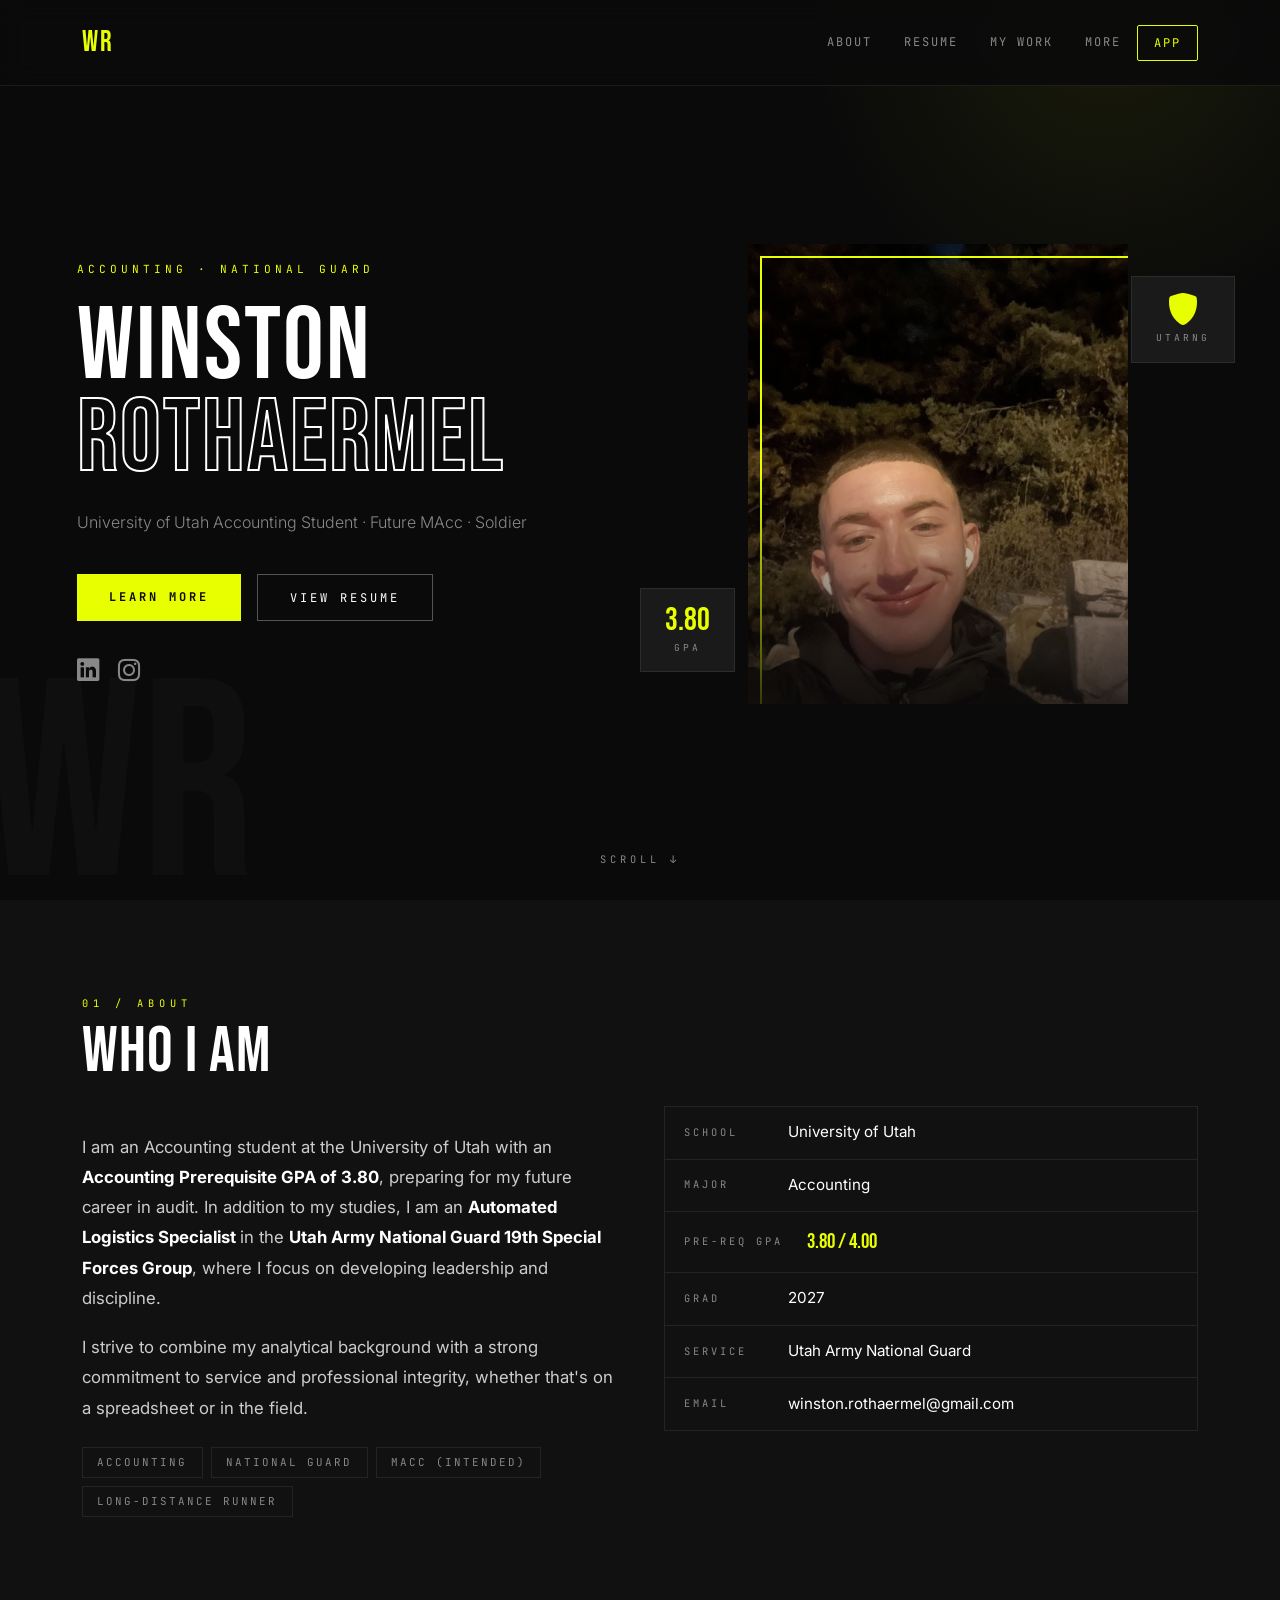
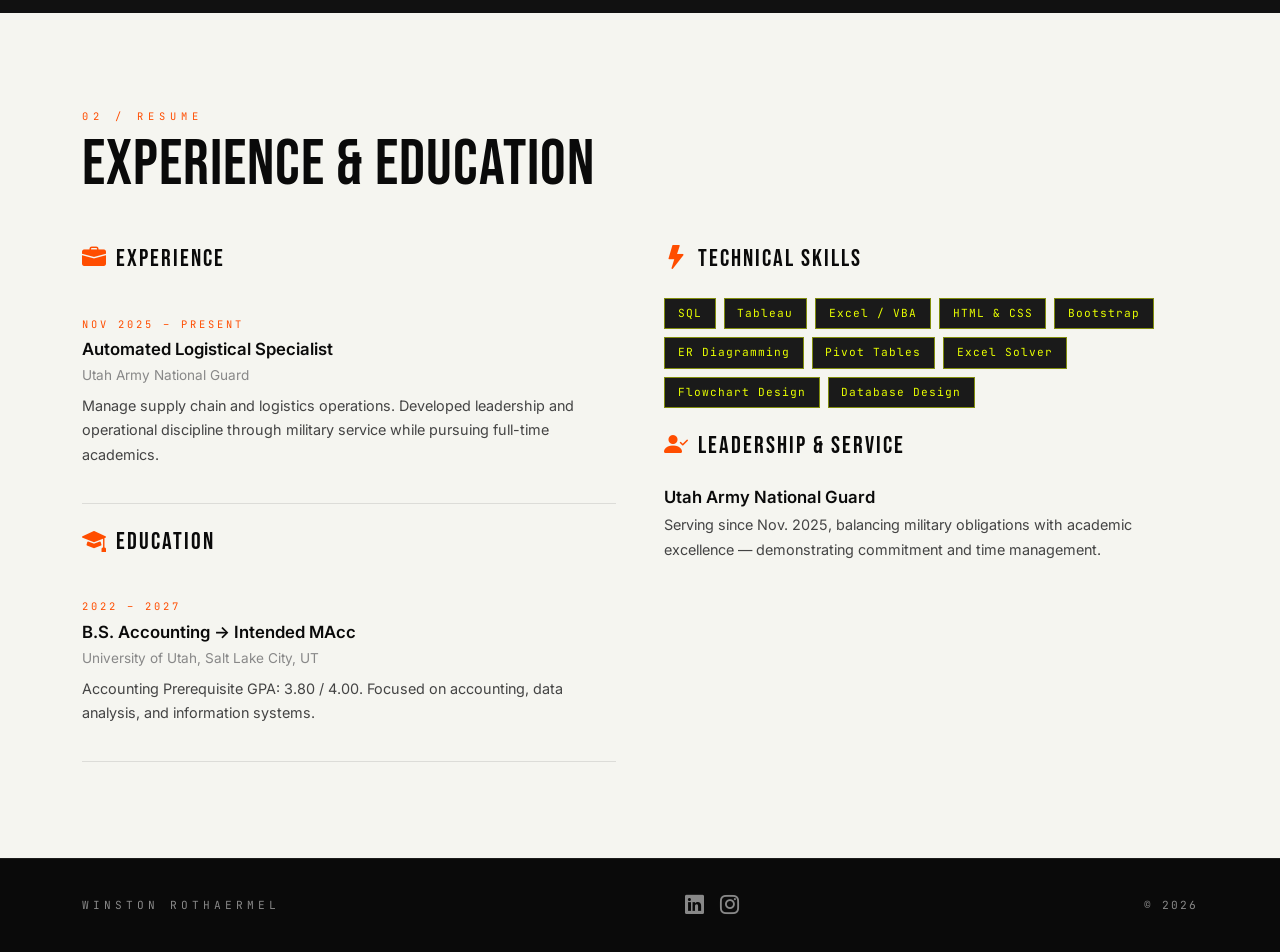
==== commit d6bad13b: "Update index.html" ====
--- a/index.html
+++ b/index.html
@@ -71,7 +71,7 @@
         <div class="col-lg-6">
           <h2 class="section-heading">Who I Am</h2>
           <p class="about-body">
-            I am an Accounting student at the University of Utah with an <strong>Accounting Prerequisite GPA of 3.80</strong>, dedicated to achieving excellence in the classroom and my future career. In addition to my studies, I am an <strong> Automated Logistics Specialist </strong> in the <strong>Utah Army National Guard 19th Special Forces Group</strong>, where I focus on developing leadership and discipline.
+            I am an Accounting student at the University of Utah with an <strong>Accounting Prerequisite GPA of 3.80</strong>, preparing for my future career in audit. In addition to my studies, I am an <strong> Automated Logistics Specialist </strong> in the <strong>Utah Army National Guard 19th Special Forces Group</strong>, where I focus on developing leadership and discipline.
           </p>
           <p class="about-body">
             I strive to combine my analytical background with a strong commitment to service and professional integrity, whether that's on a spreadsheet or in the field.
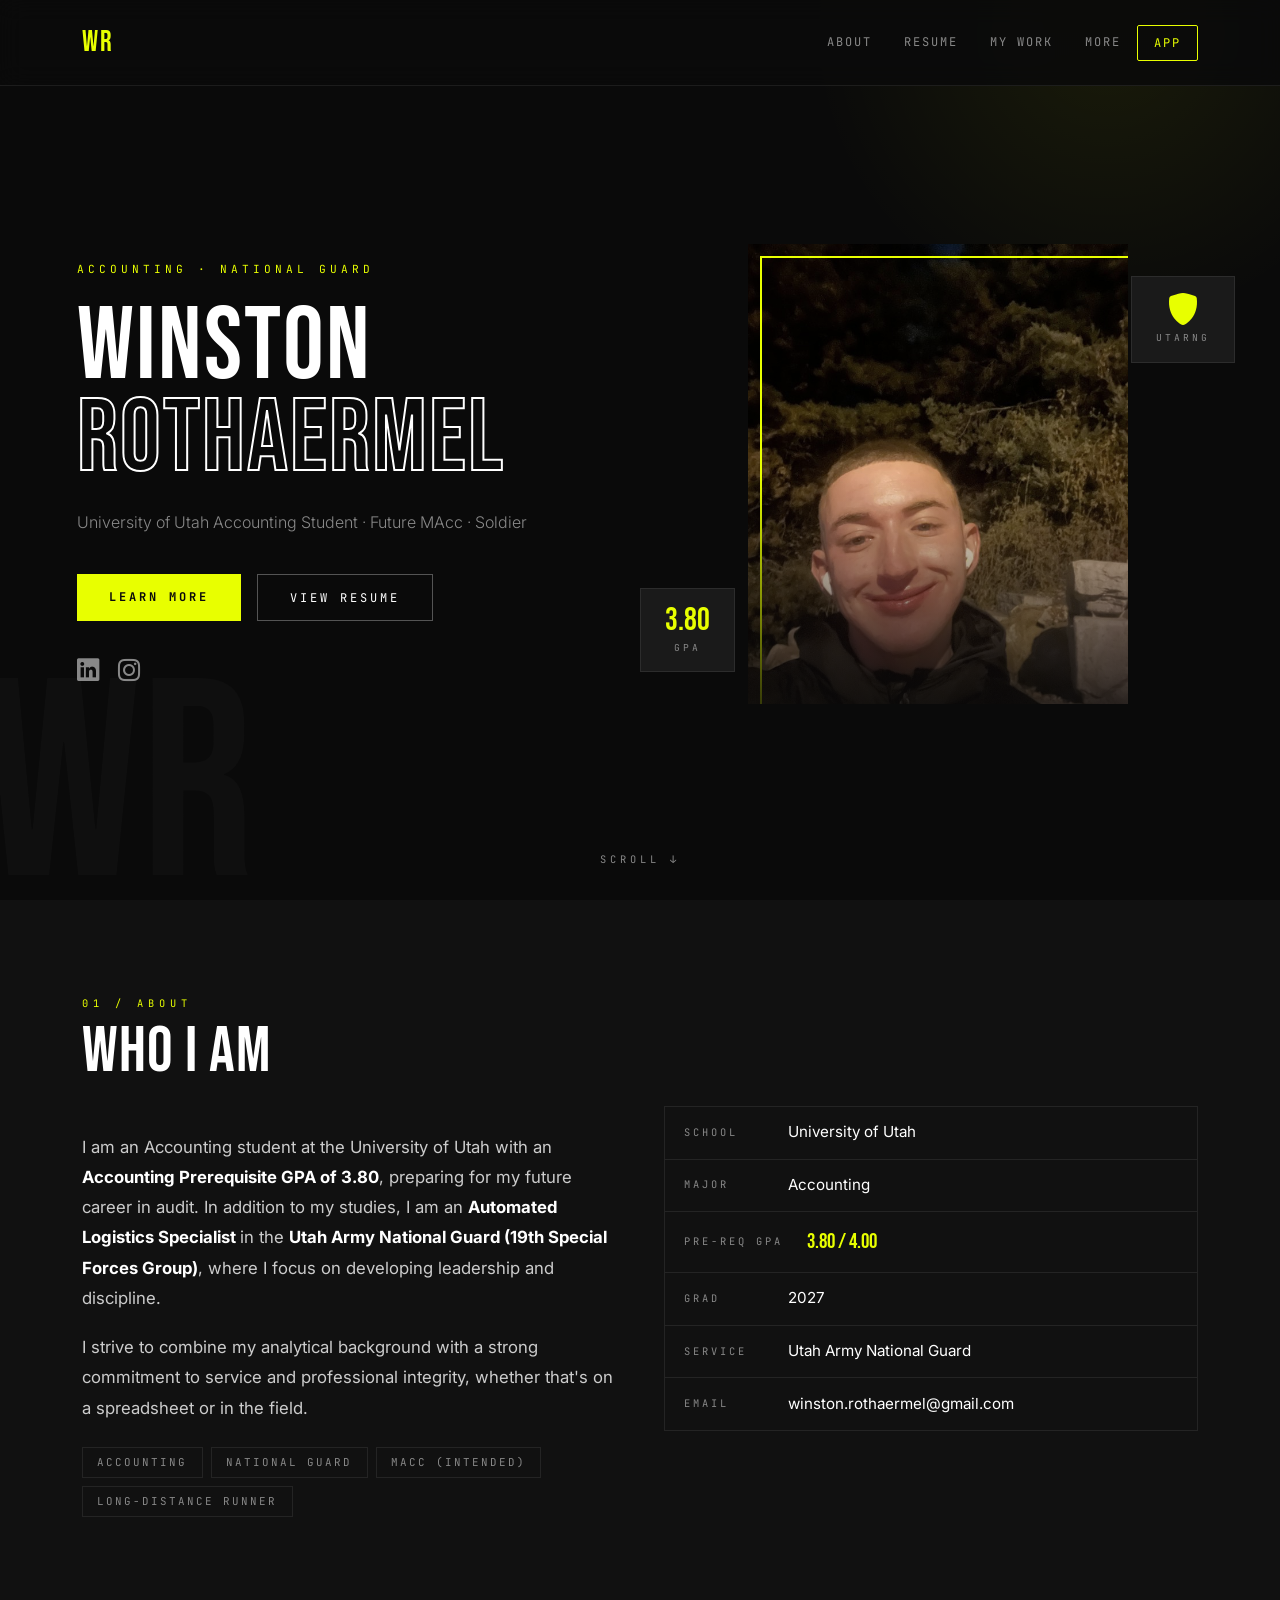
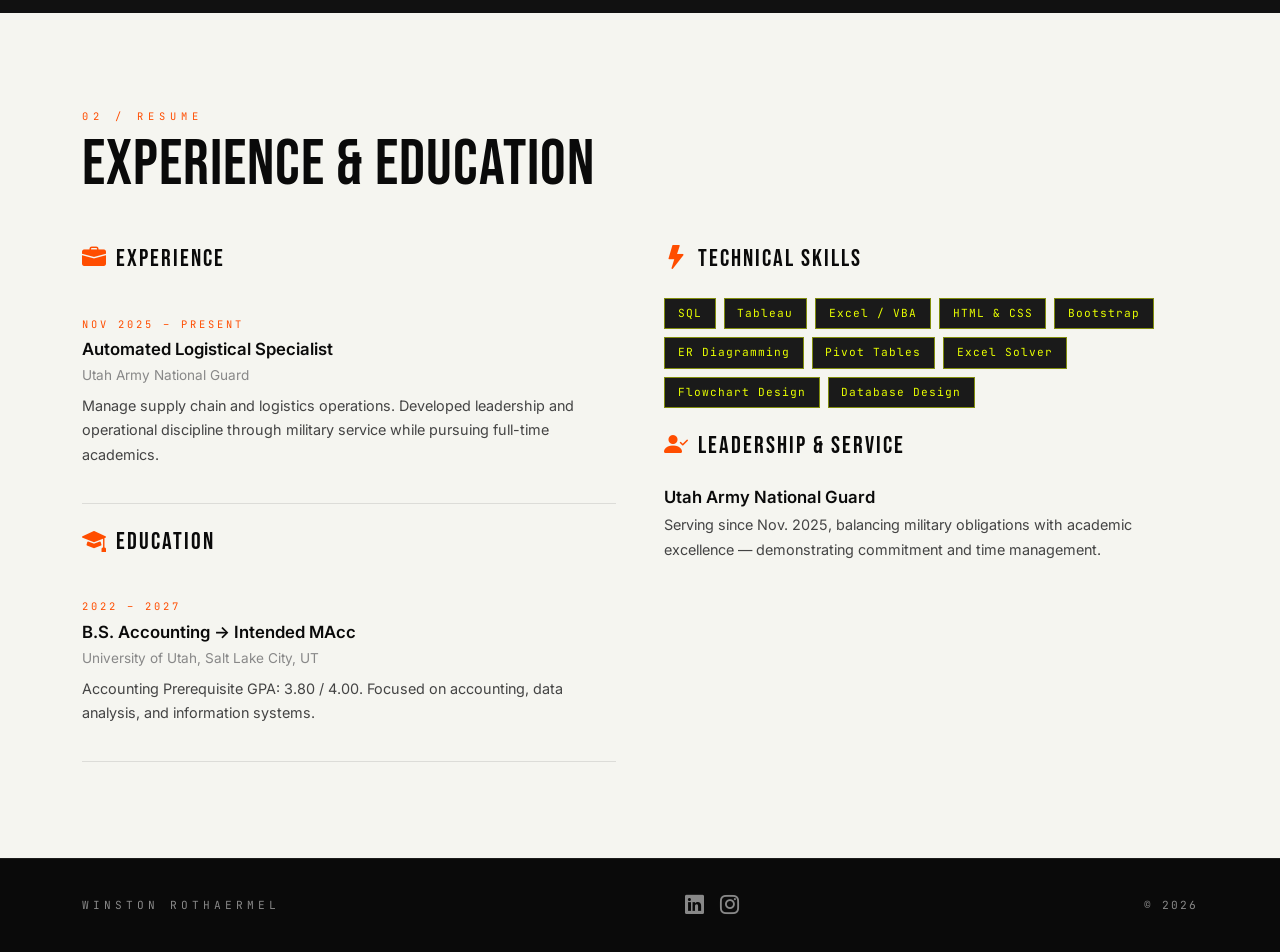
==== commit 5e86c3da: "Update index.html" ====
--- a/index.html
+++ b/index.html
@@ -71,7 +71,7 @@
         <div class="col-lg-6">
           <h2 class="section-heading">Who I Am</h2>
           <p class="about-body">
-            I am an Accounting student at the University of Utah with an <strong>Accounting Prerequisite GPA of 3.80</strong>, preparing for my future career in audit. In addition to my studies, I am an <strong> Automated Logistics Specialist </strong> in the <strong>Utah Army National Guard 19th Special Forces Group</strong>, where I focus on developing leadership and discipline.
+            I am an Accounting student at the University of Utah with an <strong>Accounting Prerequisite GPA of 3.80</strong>, preparing for my future career in audit. In addition to my studies, I am an <strong> Automated Logistics Specialist </strong> in the <strong>Utah Army National Guard (19th Special Forces Group)</strong>, where I focus on developing leadership and discipline.
           </p>
           <p class="about-body">
             I strive to combine my analytical background with a strong commitment to service and professional integrity, whether that's on a spreadsheet or in the field.
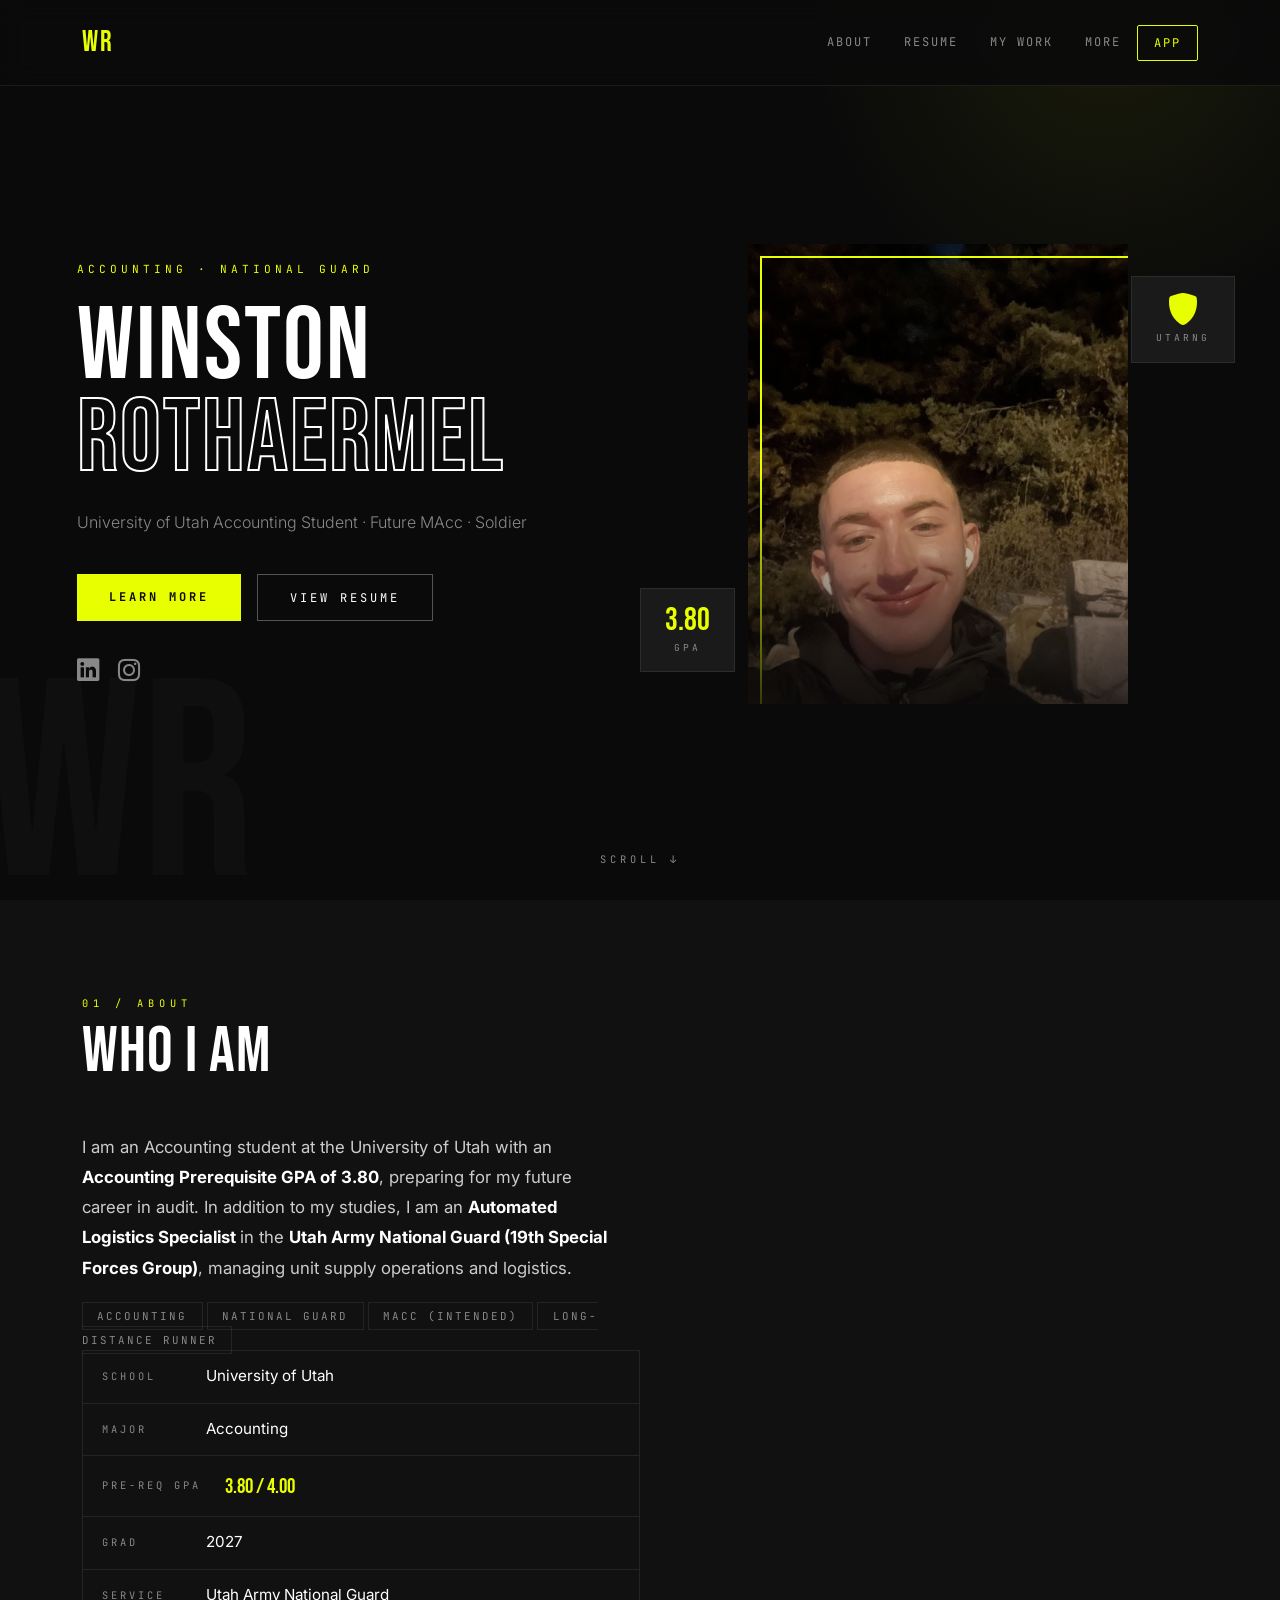
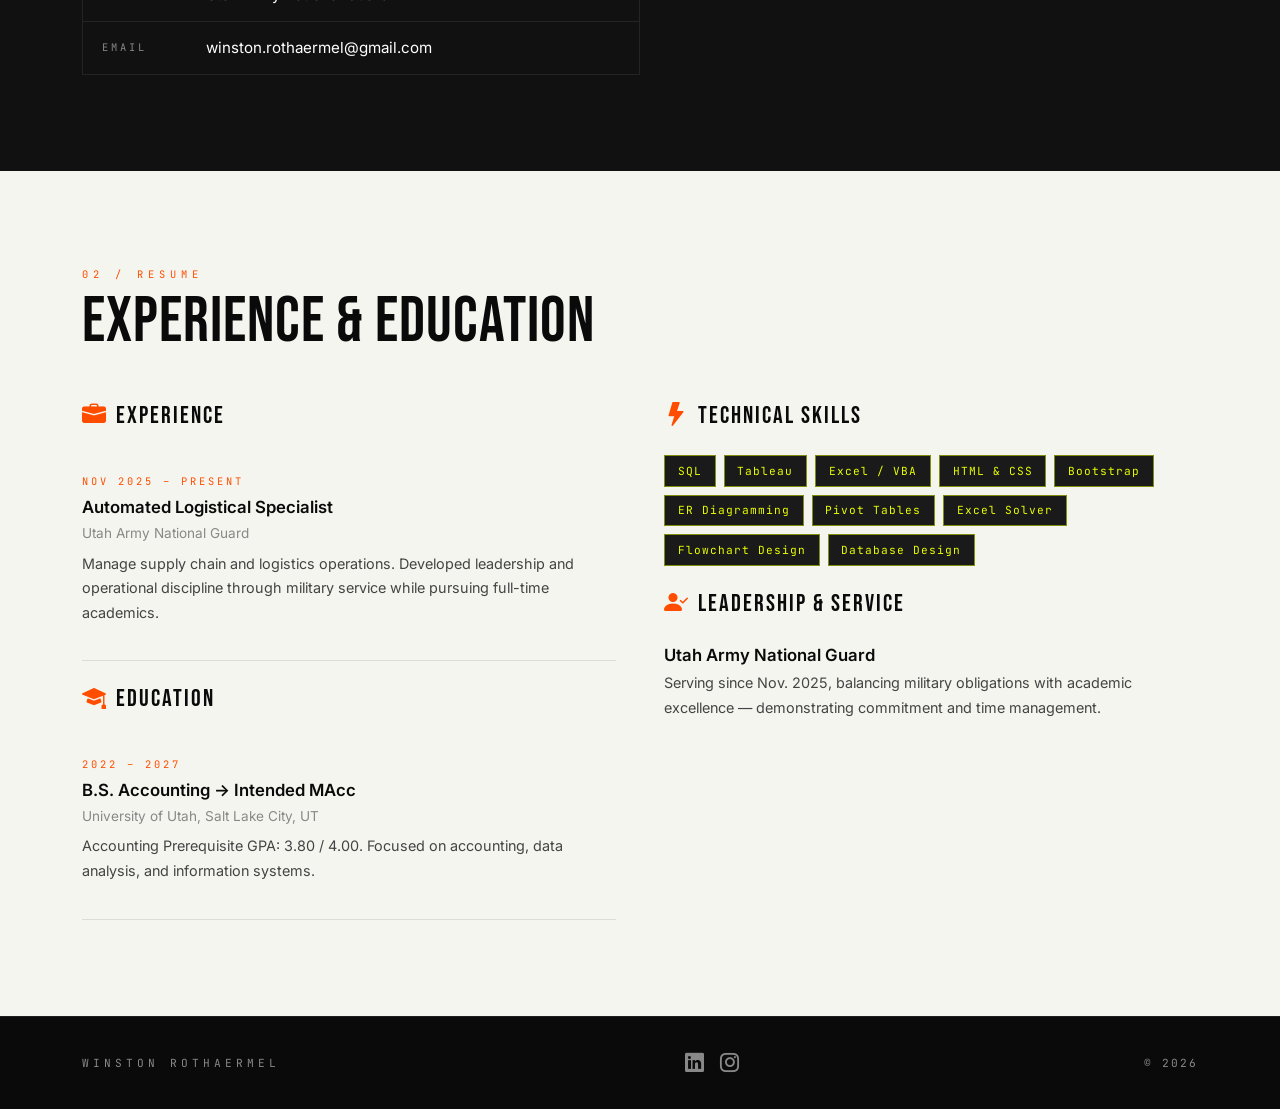
==== commit bc4a59a4: "Update index.html" ====
--- a/index.html
+++ b/index.html
@@ -71,12 +71,8 @@
         <div class="col-lg-6">
           <h2 class="section-heading">Who I Am</h2>
           <p class="about-body">
-            I am an Accounting student at the University of Utah with an <strong>Accounting Prerequisite GPA of 3.80</strong>, preparing for my future career in audit. In addition to my studies, I am an <strong> Automated Logistics Specialist </strong> in the <strong>Utah Army National Guard (19th Special Forces Group)</strong>, where I focus on developing leadership and discipline.
+            I am an Accounting student at the University of Utah with an <strong>Accounting Prerequisite GPA of 3.80</strong>, preparing for my future career in audit. In addition to my studies, I am an <strong> Automated Logistics Specialist </strong> in the <strong>Utah Army National Guard (19th Special Forces Group)</strong>, managing unit supply operations and logistics.
           </p>
-          <p class="about-body">
-            I strive to combine my analytical background with a strong commitment to service and professional integrity, whether that's on a spreadsheet or in the field.
-          </p>
-          <div class="about-tags">
             <span class="tag">Accounting</span>
             <span class="tag">National Guard</span>
             <span class="tag">MAcc (Intended)</span>
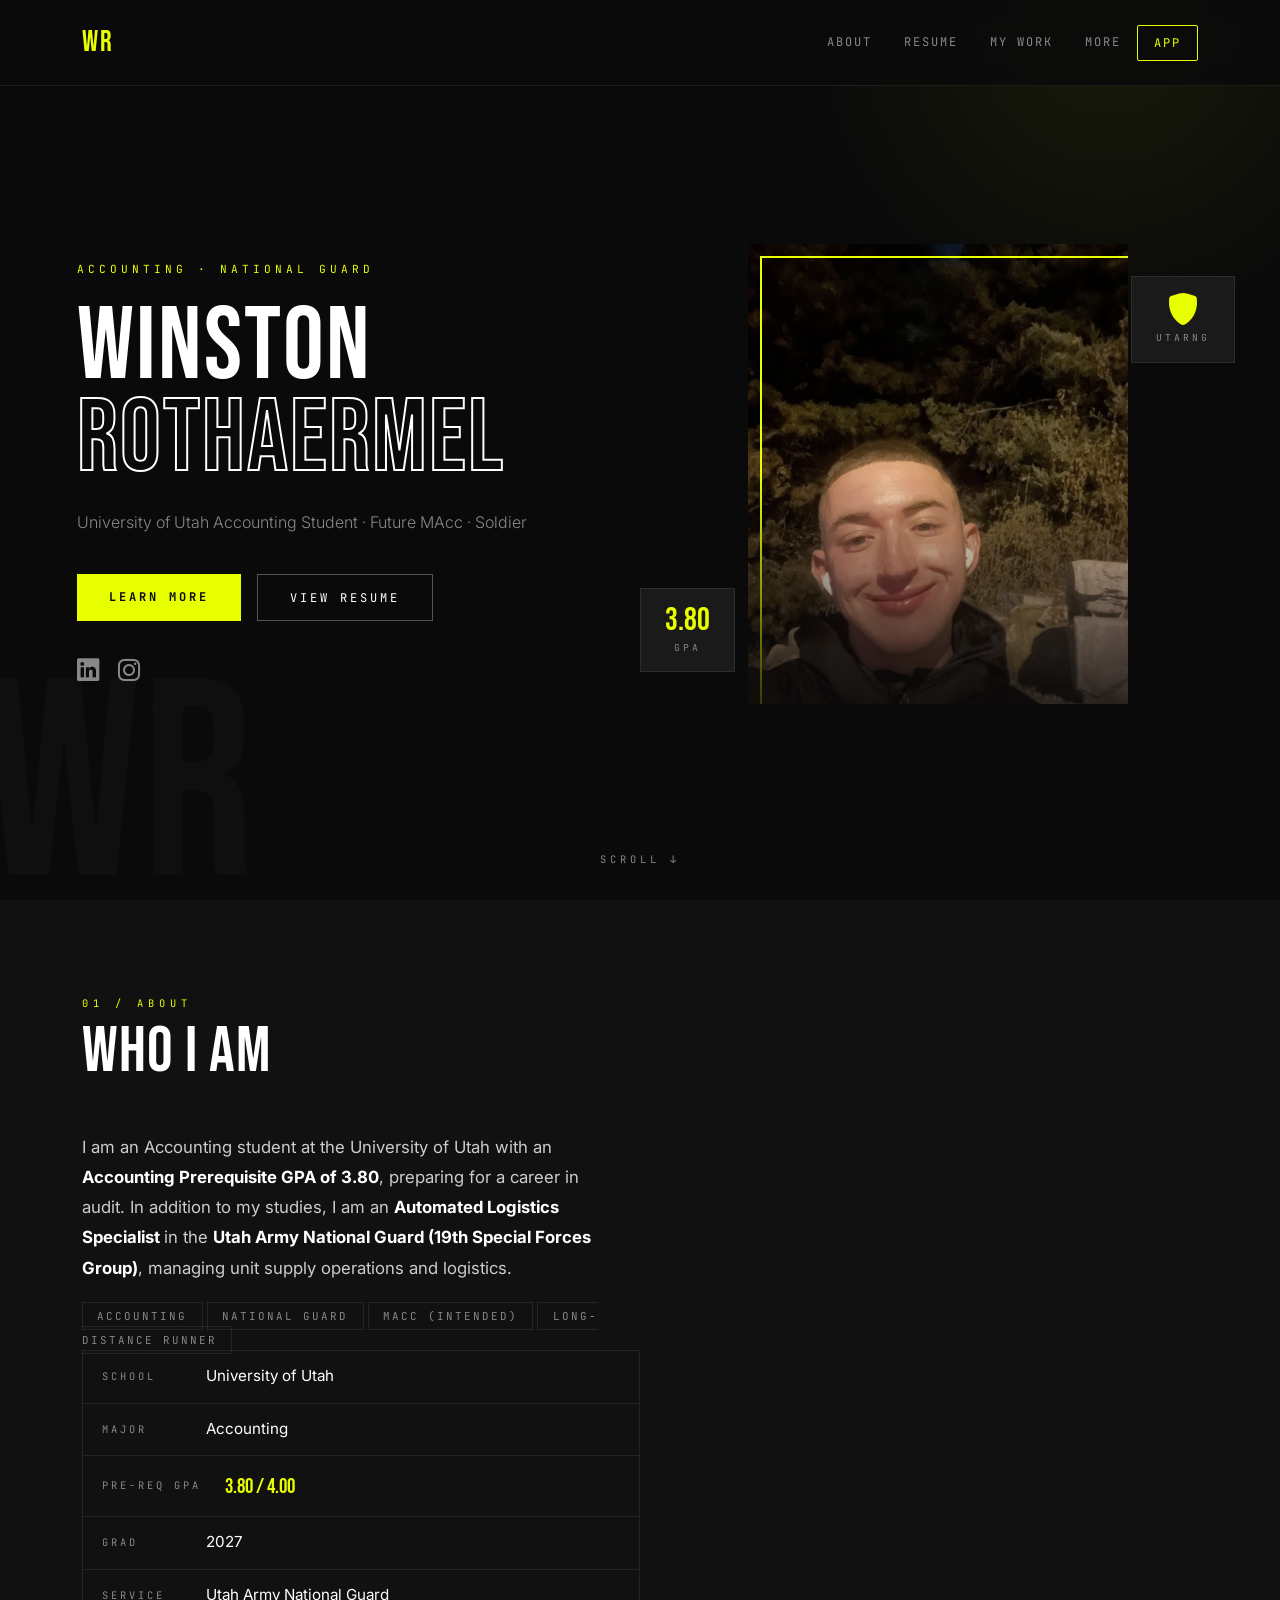
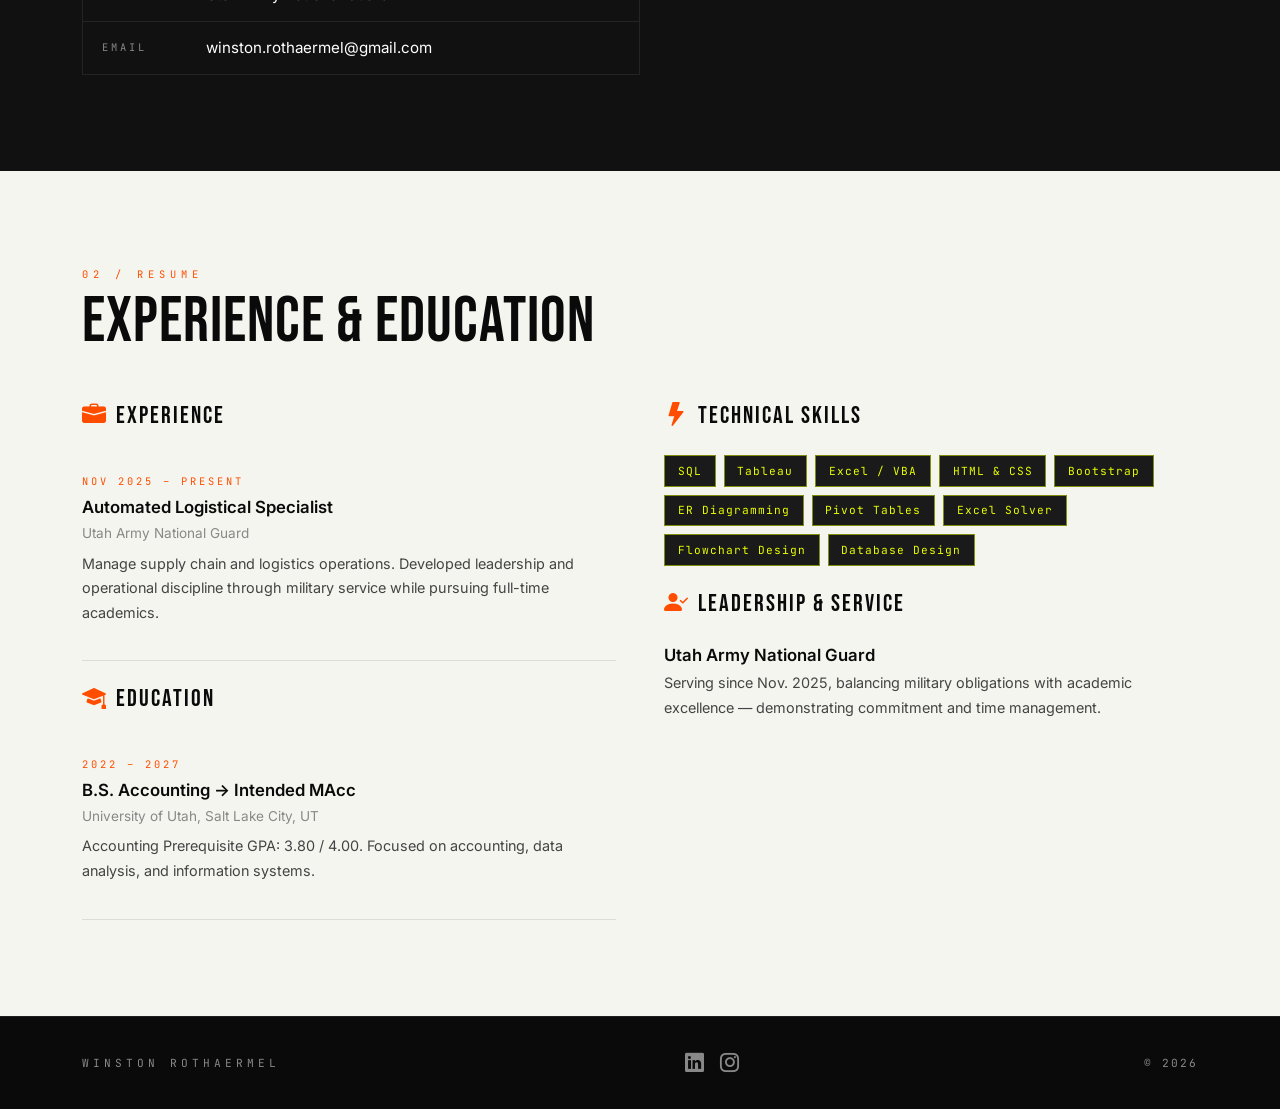
==== commit 7ae27f7b: "Update index.html" ====
--- a/index.html
+++ b/index.html
@@ -71,7 +71,7 @@
         <div class="col-lg-6">
           <h2 class="section-heading">Who I Am</h2>
           <p class="about-body">
-            I am an Accounting student at the University of Utah with an <strong>Accounting Prerequisite GPA of 3.80</strong>, preparing for my future career in audit. In addition to my studies, I am an <strong> Automated Logistics Specialist </strong> in the <strong>Utah Army National Guard (19th Special Forces Group)</strong>, managing unit supply operations and logistics.
+            I am an Accounting student at the University of Utah with an <strong>Accounting Prerequisite GPA of 3.80</strong>, preparing for a career in audit. In addition to my studies, I am an <strong> Automated Logistics Specialist </strong> in the <strong>Utah Army National Guard (19th Special Forces Group)</strong>, managing unit supply operations and logistics.
           </p>
             <span class="tag">Accounting</span>
             <span class="tag">National Guard</span>
